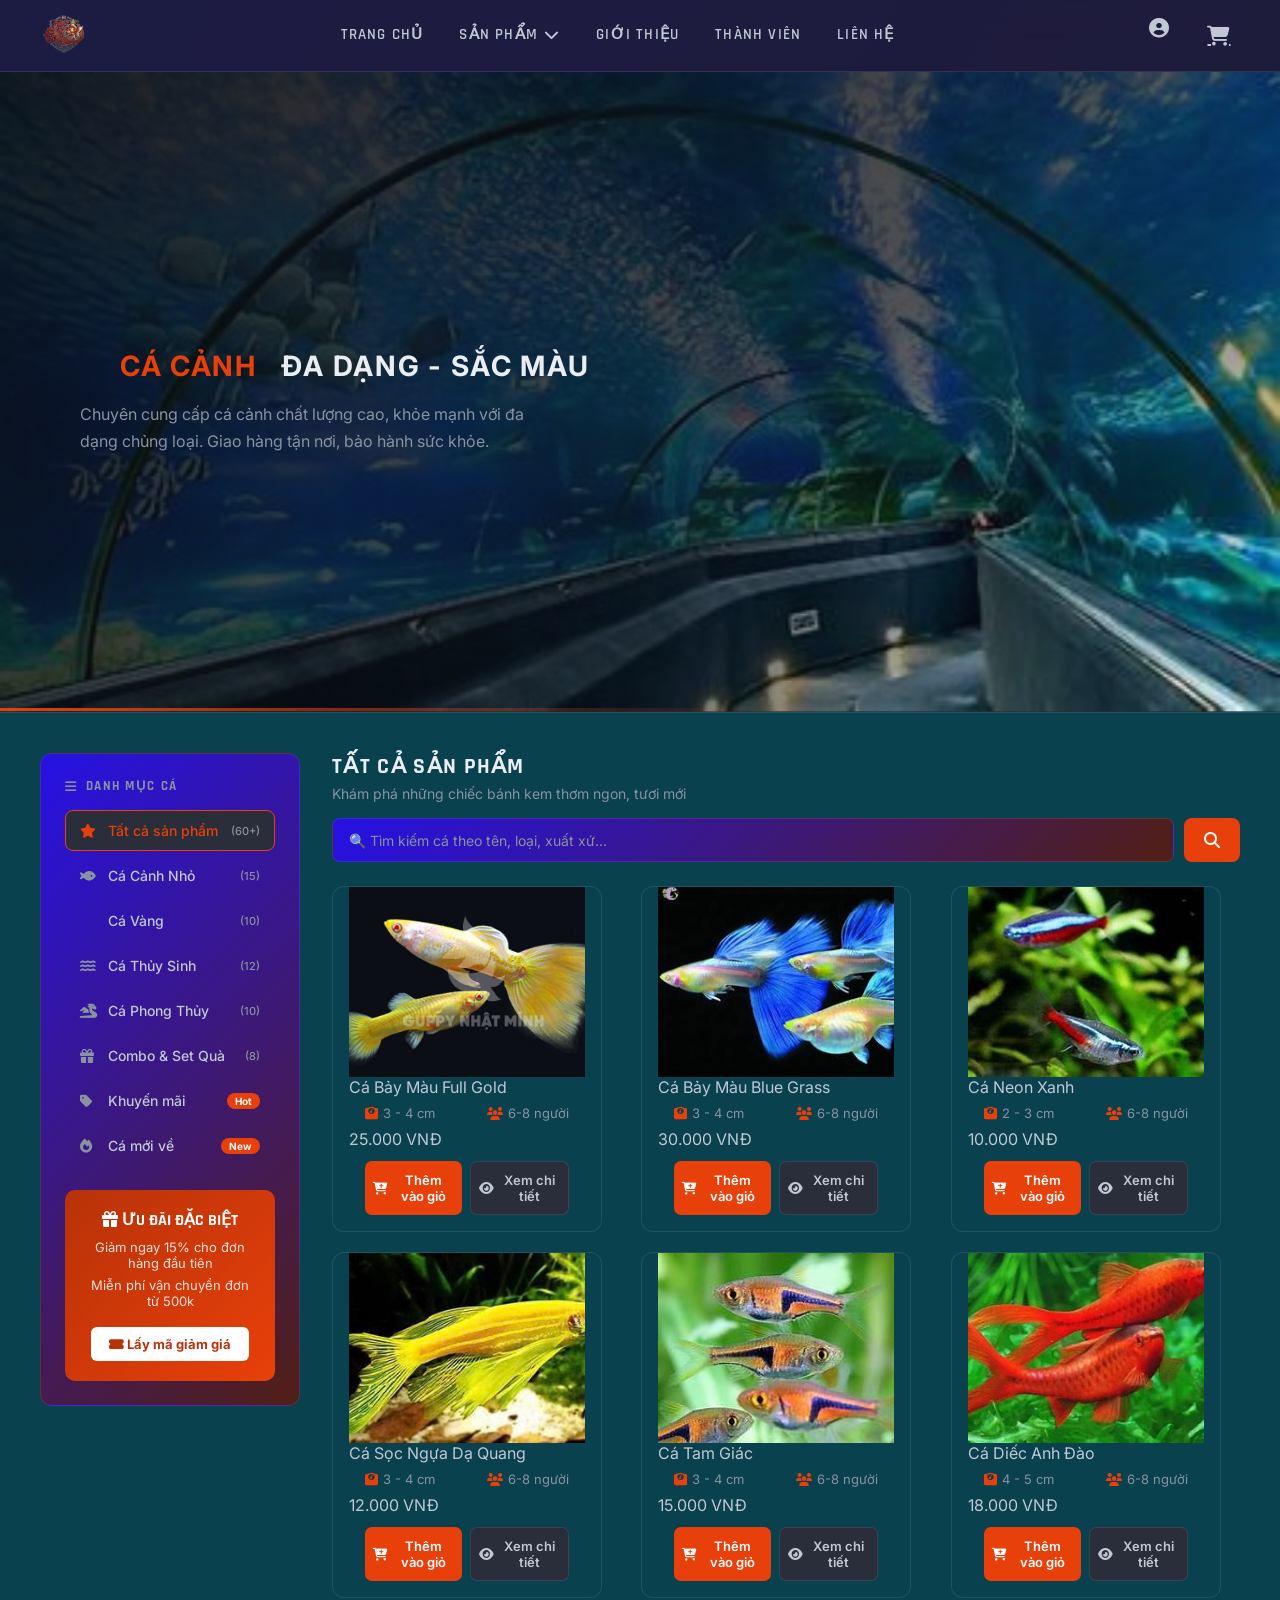
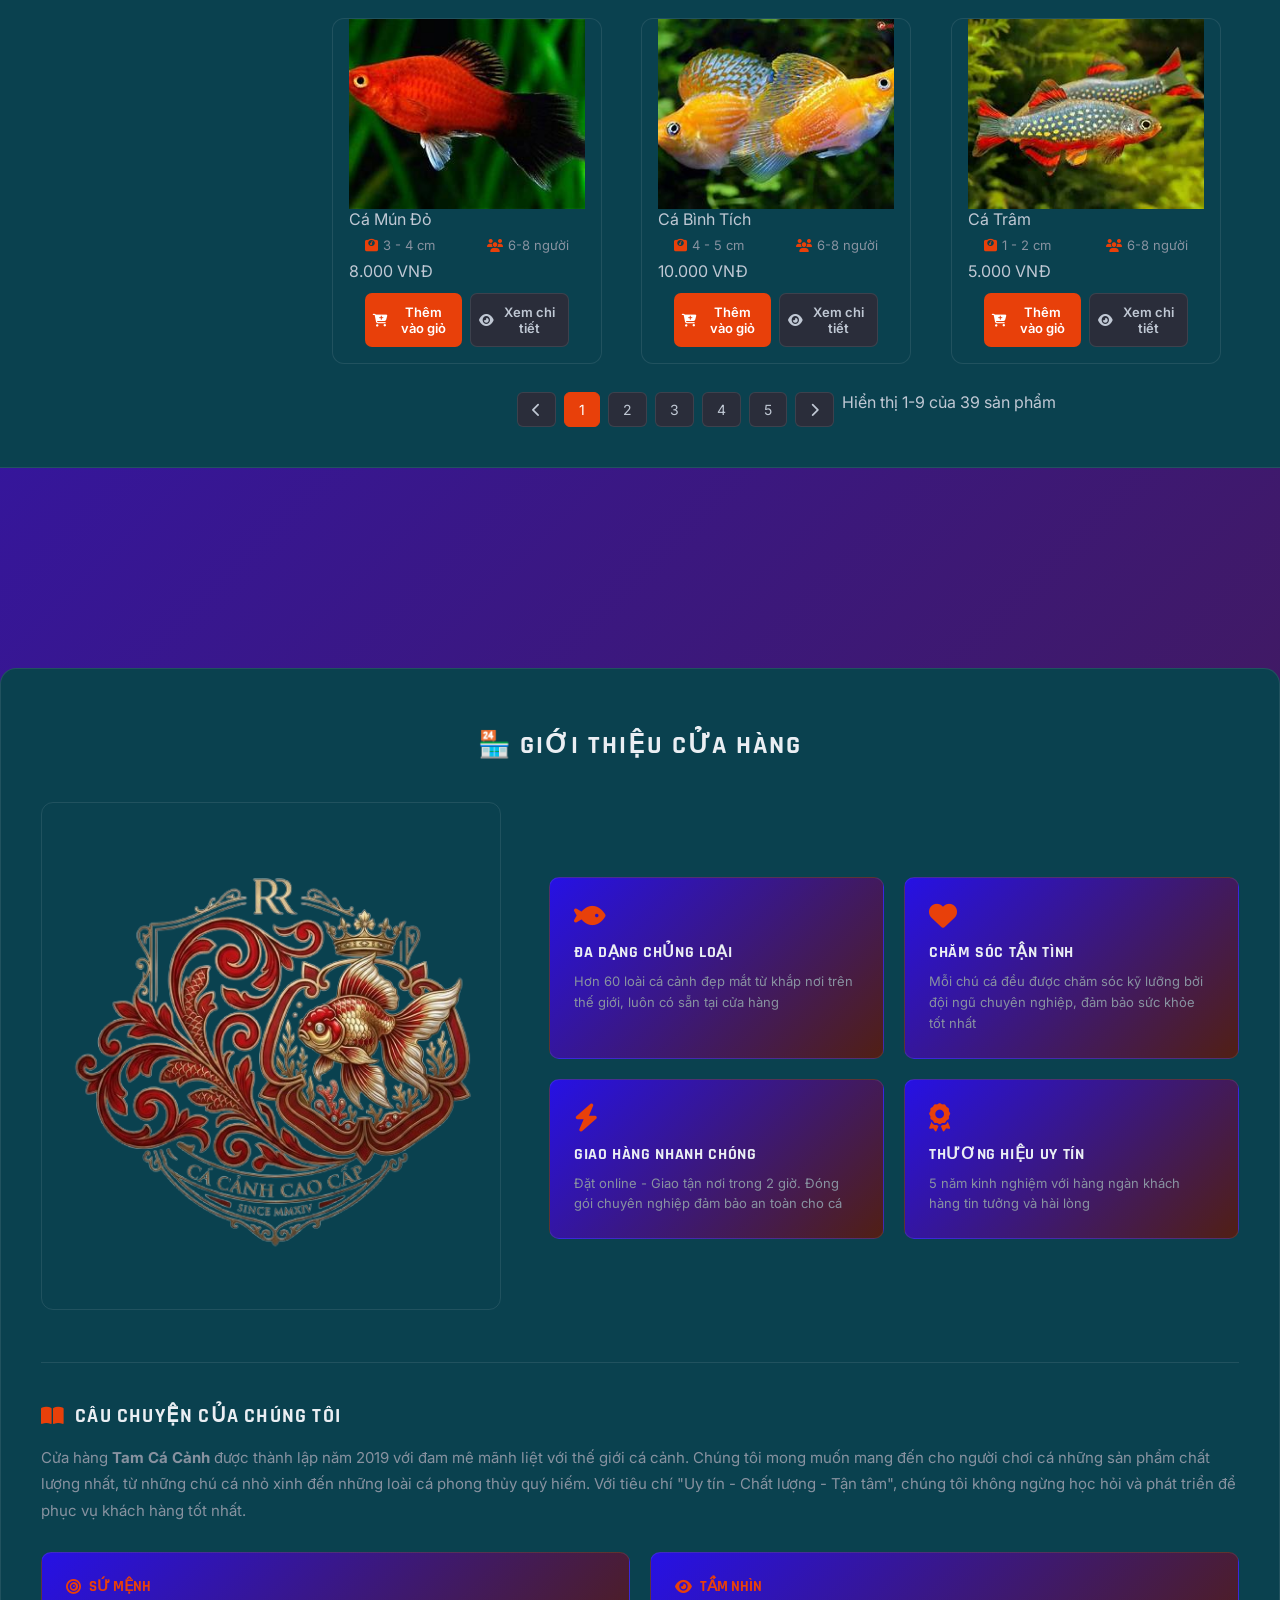
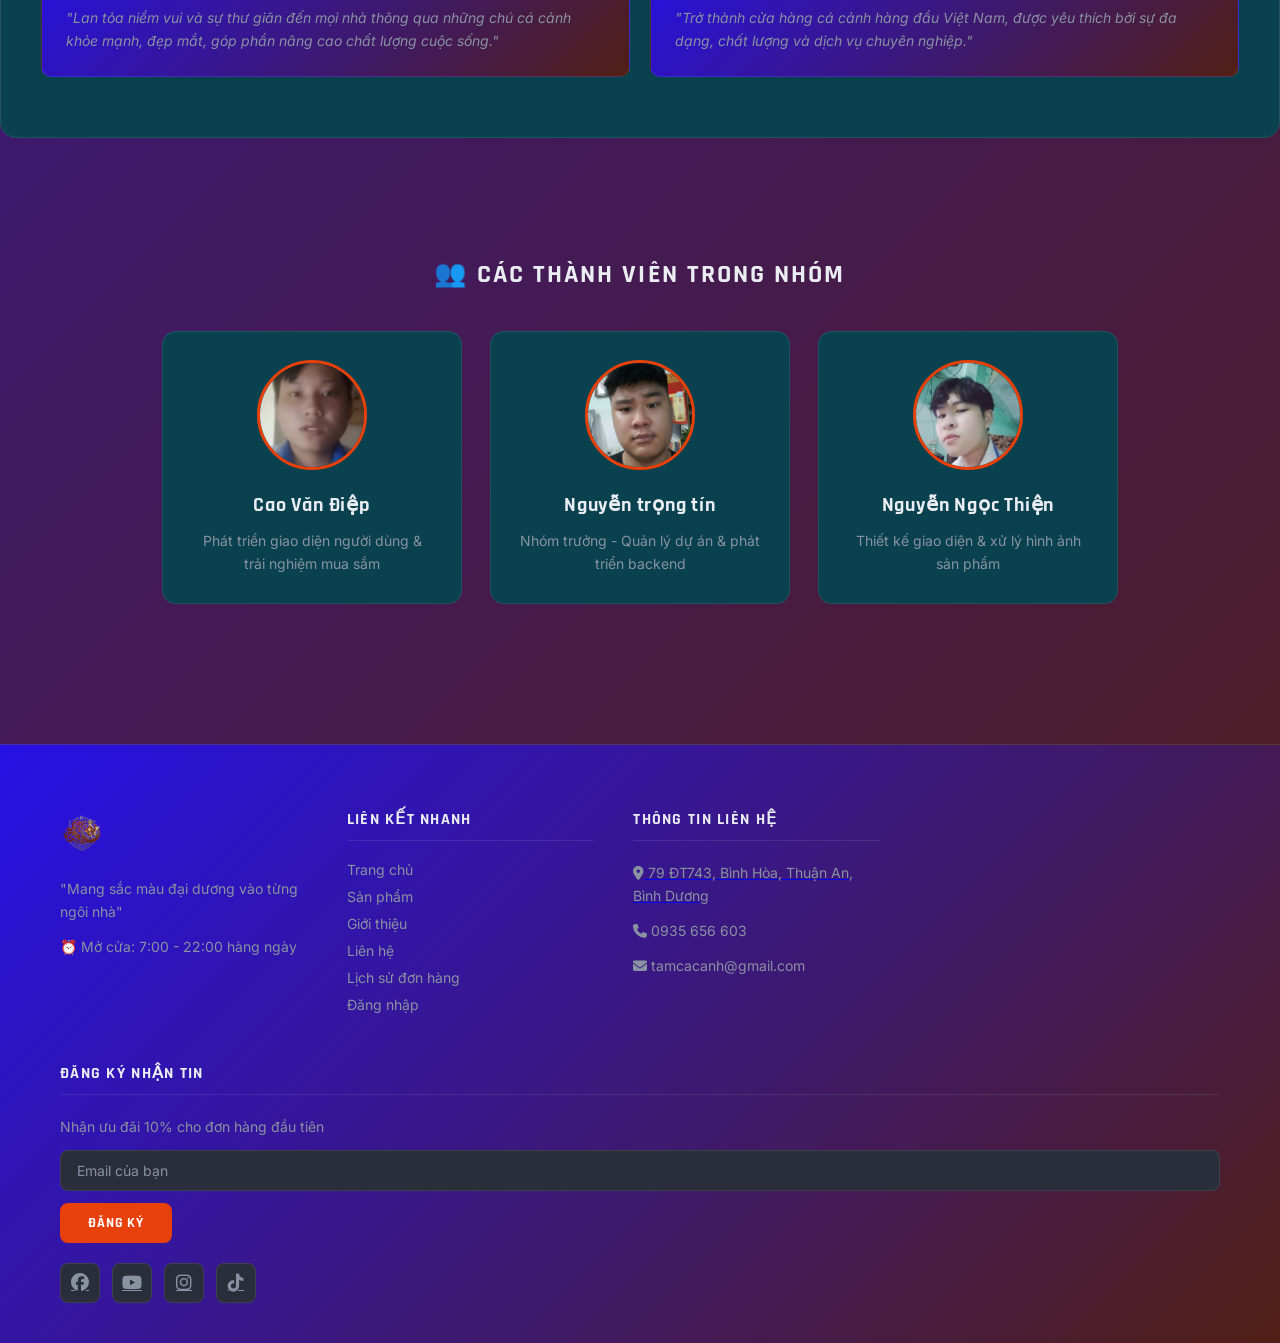
==== frontend/index.html @ 8ad85cf9 "baithi" ====
<!DOCTYPE html>
<html lang="vi">
<head>
    <meta charset="UTF-8">
    <meta name="viewport" content="width=device-width, initial-scale=1.0">
    <title>Tam Cá Cảnh - Shop Cá Cảnh Uy Tín</title>
    <link rel="stylesheet" href="styles.css">
    <link rel="stylesheet" href="https://cdnjs.cloudflare.com/ajax/libs/font-awesome/6.4.0/css/all.min.css">
</head>
<body>
 
<div id="wrapper"> 
    <div id="header"> 
        <a href="index.html" class="logo"> 
            <img src="./ảnh/logo.jpg" alt="Logo Tam Cá Cảnh" width="150" height="100"> 
        </a>
<div id="menu">
    <div class="item">
        <a href="index.html">Trang Chủ</a>
    </div>
    <div class="item has-dropdown">
        <a href="#products">Sản phẩm <i class="fas fa-chevron-down"></i></a>
        <div class="dropdown-menu">
            <div class="dropdown-content">
                <a href="javascript:void(0)" onclick="filterProducts('all')" class="dropdown-item">
                    <i class="fas fa-star"></i> Tất cả sản phẩm
                    <span class="count">(50+)</span>
                </a>
                <a href="javascript:void(0)" onclick="filterProducts('birthday')" class="dropdown-item">
                    <i class="fas fa-fish"></i> Cá Cảnh Nhỏ
                    <span class="count">(11)</span>
                </a>
                <a href="javascript:void(0)" onclick="filterProducts('wedding')" class="dropdown-item">
                    <i class="fas fa-gold"></i> Cá Vàng
                    <span class="count">(8)</span>
                </a>
                <a href="javascript:void(0)" onclick="filterProducts('cupcake')" class="dropdown-item">
                    <i class="fas fa-water"></i> Cá Thủy Sinh
                    <span class="count">(8)</span>
                </a>
                <a href="javascript:void(0)" onclick="filterProducts('mousse')" class="dropdown-item">
                    <i class="fas fa-dragon"></i> Cá Phong Thủy
                    <span class="count">(8)</span>
                </a>
                <a href="javascript:void(0)" onclick="filterProducts('combo')" class="dropdown-item">
                    <i class="fas fa-gift"></i> Combo & Set Quà
                    <span class="count">(4)</span>
                </a>
                <div class="dropdown-divider"></div>
                <a href="javascript:void(0)" onclick="filterProducts('sale')" class="dropdown-item sale">
                    <i class="fas fa-tag"></i> Khuyến mãi
                    <span class="count sale-badge">Hot</span>
                </a>
                <a href="javascript:void(0)" onclick="filterProducts('new')" class="dropdown-item new">
                    <i class="fas fa-fire"></i> Cá mới về
                    <span class="count new-badge">New</span>
                </a>
            </div>
        </div>
    </div>
    <div class="item">
        <a href="#shop-intro">Giới thiệu</a>
    </div>
    <div class="item">
       <a href="about-us.html">Thành viên</a>
    </div>
    <div class="item">
        <a href="#footer">Liên hệ</a>
    </div>
</div>

        <div id="actions">
            
            <div class="item" style="position: relative;" id="user-profile-container">
                <div id="user-profile">
                    <img id="user-avatar" src="" alt="Avatar">
                </div>
                
        
                <div id="user-dropdown" class="user-dropdown">
                    <div class="user-dropdown-item" id="dropdown-username">
                        <i class="fas fa-user"></i>
                        <span id="dropdown-username-text"></span>
                    </div>
                    <div class="user-dropdown-divider"></div>
                    <a href="sop.html" class="user-dropdown-item">
                        <i class="fas fa-shopping-cart"></i>
                        Giỏ hàng
                    </a>

                     <a href="orders.html" class="user-dropdown-item">
                             <i class="fas fa-history"></i>
                       Lịch sử đơn hàng
                    </a>

                    <a href="#" class="user-dropdown-item" onclick="logout()">
                        <i class="fas fa-sign-out-alt"></i>
                        Đăng xuất
                    </a>
                </div>
                <a href="login.html" id="login-btn" title="Đăng nhập">
                    <i class="fas fa-user-circle"></i>
                </a>
            </div>
            
            <div class="item" style="position: relative;">
                <a href="sop.html" id="cart-btn" title="Giỏ hàng">
                    <i class="fas fa-shopping-cart"></i>
                </a>
                <span id="cart-badge" style="
                    position: absolute;
                    top: -8px;
                    right: -8px;
                    background: linear-gradient(135deg, #ff4081, #e91e63);
                    color: white;
                    border-radius: 50%;
                    width: 22px;
                    height: 22px;
                    font-size: 12px;
                    display: none;
                    align-items: center;
                    justify-content: center;
                    font-weight: bold;
                    box-shadow: 0 2px 5px rgba(0,0,0,0.2);
                    z-index: 100;
                ">0</span>
            </div>  
        </div>
    </div>

    <div id="banner">
        <div class="box-left">
            <h2>
                <span>CÁ CẢNH</span>
                <br>
                <span>ĐA DẠNG - SẮC MÀU</span>
            </h2>
            <p style="transform: translateX(170px);">Chuyên cung cấp cá cảnh chất lượng cao, khỏe mạnh với đa dạng chủng loại. Giao hàng tận nơi, bảo hành sức khỏe.</p>
            
        </div>
    </div>
    
    <!-- DANH MỤC CÁ -->
    <div class="category-nav-section">

        <!-- DANH MỤC & SẢN PHẨM -->
<div class="category-products-container">
    <!-- Sidebar danh mục -->
    <div class="category-sidebar-container">
        <h2><i class="fas fa-bars"></i> DANH MỤC CÁ</h2>
    <div class="category-list">
    <a href="javascript:void(0)" class="category-item active" onclick="filterProducts('all')">
        <i class="fas fa-star"></i>
        <span>Tất cả sản phẩm</span>
        <span class="count">(60+)</span>
    </a>
    
    <a href="javascript:void(0)" class="category-item" onclick="filterProducts('birthday')">
        <i class="fas fa-fish"></i>
        <span>Cá Cảnh Nhỏ</span>
        <span class="count">(15)</span>
    </a>

    <a href="javascript:void(0)" class="category-item" onclick="filterProducts('wedding')">
        <i class="fas fa-gold"></i>
        <span>Cá Vàng</span>
        <span class="count">(10)</span>
    </a>

    <a href="javascript:void(0)" class="category-item" onclick="filterProducts('cupcake')">
        <i class="fas fa-water"></i>
        <span>Cá Thủy Sinh</span>
        <span class="count">(12)</span>
    </a>

    <a href="javascript:void(0)" class="category-item" onclick="filterProducts('mousse')">
        <i class="fas fa-dragon"></i>
        <span>Cá Phong Thủy</span>
        <span class="count">(10)</span>
    </a>

    <a href="javascript:void(0)" class="category-item" onclick="filterProducts('combo')">
        <i class="fas fa-gift"></i>
        <span>Combo & Set Quà</span>
        <span class="count">(8)</span>
    </a>

    <a href="javascript:void(0)" class="category-item sale" onclick="filterProducts('sale')">
        <i class="fas fa-tag"></i>
        <span>Khuyến mãi</span>
        <span class="count">Hot</span>
    </a>

    <a href="javascript:void(0)" class="category-item new" onclick="filterProducts('new')">
        <i class="fas fa-fire"></i>
        <span>Cá mới về</span>
        <span class="count">New</span>
    </a>
</div>
        
        <div class="category-banner">
            <h3><i class="fas fa-gift"></i> ƯU ĐÃI ĐẶC BIỆT</h3>
            <p>Giảm ngay 15% cho đơn hàng đầu tiên</p>
            <p>Miễn phí vận chuyển đơn từ 500k</p>
            <button class="promo-btn" onclick="showPromoCode()">
                <i class="fas fa-ticket-alt"></i> Lấy mã giảm giá
            </button>
        </div>
    </div>
    
    <!-- Phần hiển thị sản phẩm -->
<div class="products-main-content">
    <div class="products-header">
        <h2 id="category-title">TẤT CẢ SẢN PHẨM</h2>
        <p class="category-description" id="category-description">Khám phá những loài cá cảnh đẹp mắt, khỏe mạnh</p>
        
        <!-- Thanh tìm kiếm -->
        <div class="search-container">
            <input type="text" 
                   class="search-box" 
                   id="search-input" 
                   placeholder="🔍 Tìm kiếm cá theo tên, loại, xuất xứ..."
                   onkeyup="searchProducts(event)">
            <button class="search-btn" onclick="performSearch()">
                <i class="fas fa-search"></i>
            </button>
        </div>
        
        <!-- Hiển thị kết quả tìm kiếm -->
        <div class="search-results-header" id="search-results-header" style="display: none;">
            <h3>Kết quả tìm kiếm</h3>
            <p id="search-results-count">Tìm thấy 0 sản phẩm</p>
        </div>
    </div>
    
    <!-- Nơi hiển thị sản phẩm -->
    <div class="products-grid" id="products-grid">
        <!-- Sản phẩm sẽ được tạo động bằng JavaScript -->
    </div>
    
    <!-- Phân trang -->
    <div class="pagination" id="pagination">
        <!-- Phân trang sẽ được tạo động bằng JavaScript -->
    </div>
</div>
    
</div>

    </div>
    
    <br>
    <br>

    <h2 id="products">🐠 CÁ CẢNH NHỎ</h2>
    <div class="ten-container1" id="danhsach1"></div>

    <h2>🐟 CÁ VÀNG</h2>
    <div class="ten-container2" id="danhsach2"></div>

    <h2>🌊 CÁ THỦY SINH</h2>
    <div class="ten-container3" id="danhsach3"></div>
    
    <h2>🐉 CÁ PHONG THỦY</h2>
    <div class="ten-container4" id="danhsach4"></div>
    
    <h2>🎁 COMBO & SET QUÀ TẶNG</h2>
    <div class="ten-container5" id="danhsach5"></div>

    <br><br><br><br>
</div>


<!-- GIỚI THIỆU SHOP -->
<div id="shop-intro" class="shop-intro-section">
    <h2>🏪 GIỚI THIỆU CỬA HÀNG</h2>
    
    <div class="intro-container">
        <div class="intro-image">
           <a href="ggt.html"><img src="./ảnh/logo.jpg" alt="Cửa hàng cá cảnh Tam Cá" onerror="this.src='./ảnh/default-fish.jpg'"></a>    
        </div>
        
        <div class="intro-content">
            <div class="intro-card">
                <i class="fas fa-fish"></i>
                <h3>Đa Dạng Chủng Loại</h3>
                <p>Hơn 60 loài cá cảnh đẹp mắt từ khắp nơi trên thế giới, luôn có sẵn tại cửa hàng</p>
            </div>
            
            <div class="intro-card">
                <i class="fas fa-heart"></i>
                <h3>Chăm Sóc Tận Tình</h3>
                <p>Mỗi chú cá đều được chăm sóc kỹ lưỡng bởi đội ngũ chuyên nghiệp, đảm bảo sức khỏe tốt nhất</p>
            </div>
            
            <div class="intro-card">
                <i class="fas fa-bolt"></i>
                <h3>Giao Hàng Nhanh Chóng</h3>
                <p>Đặt online - Giao tận nơi trong 2 giờ. Đóng gói chuyên nghiệp đảm bảo an toàn cho cá</p>
            </div>
            
            <div class="intro-card">
                <i class="fas fa-award"></i>
                <h3>Thương Hiệu Uy Tín</h3>
                <p>5 năm kinh nghiệm với hàng ngàn khách hàng tin tưởng và hài lòng</p>
            </div>
        </div>
    </div>
    
    <div class="story-section">
        <h3><i class="fas fa-book-open"></i> Câu Chuyện Của Chúng Tôi</h3>
        <p>Cửa hàng <strong>Tam Cá Cảnh</strong> được thành lập năm 2019 với đam mê mãnh liệt với thế giới cá cảnh. Chúng tôi mong muốn mang đến cho người chơi cá những sản phẩm chất lượng nhất, từ những chú cá nhỏ xinh đến những loài cá phong thủy quý hiếm. Với tiêu chí "Uy tín - Chất lượng - Tận tâm", chúng tôi không ngừng học hỏi và phát triển để phục vụ khách hàng tốt nhất.</p>
        
        <div class="mission-vision">
            <div class="mission">
                <h4><i class="fas fa-bullseye"></i> Sứ Mệnh</h4>
                <p>"Lan tỏa niềm vui và sự thư giãn đến mọi nhà thông qua những chú cá cảnh khỏe mạnh, đẹp mắt, góp phần nâng cao chất lượng cuộc sống."</p>
            </div>
            
            <div class="vision">
                <h4><i class="fas fa-eye"></i> Tầm Nhìn</h4>
                <p>"Trở thành cửa hàng cá cảnh hàng đầu Việt Nam, được yêu thích bởi sự đa dạng, chất lượng và dịch vụ chuyên nghiệp."</p>
            </div>
        </div>
    </div>
</div>

<br><br>

<!-- THÀNH VIÊN NHÓM -->
<div id="comment">
    <h2>👥 CÁC THÀNH VIÊN TRONG NHÓM</h2>
    <div id="comment-body">
        
        <ul id="list-comment">
            <li class="item" onclick="viewMemberDetail('caodiep')"> 
                <div class="avatar">
                    <img src="./ảnh/cvđ.jpg" alt="Cao Văn Điệp" width="250" height="200">
                </div>
                <div class="name">Cao Văn Điệp</div>
                <div class="text">
                    <p>Phát triển giao diện người dùng & trải nghiệm mua sắm</p>
                </div>
            </li>
            <li class="item" onclick="viewMemberDetail('ngoxy')"> 
                <div class="avatar">
                    <img src="./ảnh/nnt.png" alt="Nguyễn trọng tín" width="250" height="200">
                </div>
                <div class="name">Nguyễn trọng tín</div>
                <div class="text">
                    <p>Nhóm trưởng - Quản lý dự án & phát triển backend</p>
                </div>
            </li>
            
            <li class="item" onclick="viewMemberDetail('ngocthien')"> 
                <div class="avatar">
                    <img src="./ảnh/nnt2.jpg" alt="Nguyễn Ngọc Thiện" width="250" height="200">
                </div>
                <div class="name">Nguyễn Ngọc Thiện</div>
                <div class="text">
                    <p>Thiết kế giao diện & xử lý hình ảnh sản phẩm</p>
                </div>
            </li>
        </ul>
    </div>
</div>

<!-- FOOTER -->
<div id="footer">
    <div class="box">
        <div class="logo">
            <img src="./ảnh/logo.jpg" alt="Logo" width="150" height="100">
        </div>
        <p>"Mang sắc màu đại dương vào từng ngôi nhà"</p>
        <p>⏰ Mở cửa: 7:00 - 22:00 hàng ngày</p>
    </div>
    <div class="box">
        <h3>Liên kết nhanh</h3>
        <ul class="quick-menu">
            <div class="item">
                <a href="index.html">Trang chủ</a>
            </div>
            <div class="item">
               <a href="#products">Sản phẩm</a>
            </div>
            <div class="item">
                <a href="#comment">Giới thiệu</a>
            </div>
            <div class="item">
                <a href="#footer">Liên hệ</a>
            </div>

            <div class="item"><a href="orders.html">Lịch sử đơn hàng</a></div>

            <div class="item">
                <a href="login.html">Đăng nhập</a>
            </div>
        </ul>
    </div>
    <div class="box">
            <h3>Thông tin liên hệ</h3>
            <a href="https://maps.app.goo.gl/x8xTgFQQi5u8wY7L7"> <p><i class="fas fa-map-marker-alt"></i> 79 ĐT743, Bình Hòa, Thuận An, Bình Dương</p></a>
            <p><i class="fas fa-phone"></i> 0935 656 603</p>
            <p><i class="fas fa-envelope"></i> tamcacanh@gmail.com</p>
        </div>

   <div class="map-box" style="margin-top: 15px; max-width: 300px; margin-left: auto; margin-right: auto;">
    <iframe 
        src="https://www.google.com/maps/embed?pb=!1m18!1m12!1m3!1d2640.470604426502!2d106.74024140496336!3d10.899920015247334!2m3!1f0!2f0!3f0!3m2!1i1024!2i768!4f13.1!3m3!1m2!1s0x3174d83c1116183d%3A0xfa754495eeb43247!2zVHLGsOG7nW5nIFRydW5nIEPhuqVwIEPDtG5nIE5naGnhu4dwIELDrG5oIETGsMahbmc!5e1!3m2!1svi!2s!4v1782380371434!5m2!1svi!2s" 
        width="100%" 
        height="150" 
        style="border:0; border-radius: 8px;" 
        allowfullscreen="" 
        loading="lazy" 
        referrerpolicy="strict-origin-when-cross-origin">
    </iframe>
</div>

    <div class="box">
        <h3>Đăng ký nhận tin</h3>
        <p>Nhận ưu đãi 10% cho đơn hàng đầu tiên</p>
        <form id="newsletter-form">
            <input type="email" placeholder="Email của bạn" required>
            <button type="submit">Đăng ký</button>
        </form>
        <div class="social-icons">
            <a href="https://www.facebook.com/bdi.edu.vn"><i class="fab fa-facebook"></i></a>
            <a href="https://www.youtube.com/@xuany8066"><i class="fab fa-youtube"></i></a>
            <a href="#"><i class="fab fa-instagram"></i></a>
            <a href="#"><i class="fab fa-tiktok"></i></a>
            
        </div>
    </div>
</div>

<!-- thanh cuộn -->
<div class="scroll-to-top" id="scrollToTop" title="Lên đầu trang">
    <img src="./ảnh/angle-down.png" alt="Lên đầu trang" style="transform: rotate(180deg);">
</div>

<!-- Script quản lý sản phẩm -->
<script src="main.js"></script>

<!-- Script quản lý giỏ hàng -->
<script src="cart.js"></script>

<script>
    // Hệ thống đăng nhập/quản lý người dùng
    const AuthSystem = {
        isLoggedIn: function() {
            return !!localStorage.getItem('currentUser');
        },
        
        getCurrentUser: function() {
            const user = localStorage.getItem('currentUser');
            return user ? JSON.parse(user) : null;
        },
        
        logout: function() {
            localStorage.removeItem('currentUser');
            this.updateAuthUI();
            setTimeout(() => {
                window.location.reload();
            }, 1000);
        },
        
        updateAuthUI: function() {
            const currentUser = this.getCurrentUser();
            const userProfile = document.getElementById('user-profile');
            const loginBtn = document.getElementById('login-btn');
            const dropdownUsername = document.getElementById('dropdown-username-text');
            const userDropdown = document.getElementById('user-dropdown');
            const userAvatar = document.getElementById('user-avatar');
            
            if (currentUser && userProfile && userAvatar) {
                userAvatar.src = currentUser.avatar || 'https://i.pravatar.cc/150?img=3';
                userAvatar.onerror = function() {
                    this.src = 'https://i.pravatar.cc/150?img=3';
                };
                
                if (dropdownUsername) {
                    dropdownUsername.textContent = currentUser.username;
                }
                
                if (userProfile) userProfile.style.display = 'block';
                if (loginBtn) loginBtn.style.display = 'none';
                if (userDropdown) userDropdown.style.display = 'none';
                
                const profileAvatar = userProfile.querySelector('img');
                if (profileAvatar) {
                    profileAvatar.src = currentUser.avatar || 'https://i.pravatar.cc/150?img=3';
                    profileAvatar.onerror = function() {
                        this.src = 'https://i.pravatar.cc/150?img=3';
                    };
                }
            } else {
                if (loginBtn) loginBtn.style.display = 'block';
                if (userProfile) userProfile.style.display = 'none';
                if (userDropdown) userDropdown.style.display = 'none';
            }
        },
        
        init: function() {
            this.updateAuthUI();
            
            const userProfile = document.getElementById('user-profile');
            if (userProfile) {
                userProfile.addEventListener('click', (e) => {
                    e.stopPropagation();
                    const userDropdown = document.getElementById('user-dropdown');
                    if (userDropdown) {
                        userDropdown.style.display = userDropdown.style.display === 'block' ? 'none' : 'block';
                    }
                });
            }
            
            document.addEventListener('click', (e) => {
                const userDropdown = document.getElementById('user-dropdown');
                if (userDropdown && !e.target.closest('#user-profile-container')) {
                    userDropdown.style.display = 'none';
                }
            });
        }
    };
    
    function filterCakes(category) {
        document.querySelectorAll('.category-item').forEach(item => {
            item.classList.remove('active');
        });
        event.target.closest('.category-item').classList.add('active');
        
        switch(category) {
            case 'birthday':
                document.getElementById('products').scrollIntoView({ behavior: 'smooth' });
                break;
            case 'wedding':
                document.querySelector('h2:nth-of-type(2)').scrollIntoView({ behavior: 'smooth' });
                break;
            case 'cupcake':
                document.querySelector('h2:nth-of-type(3)').scrollIntoView({ behavior: 'smooth' });
                break;
            case 'mousse':
                document.querySelector('h2:nth-of-type(4)').scrollIntoView({ behavior: 'smooth' });
                break;
            case 'combo':
                document.querySelector('h2:nth-of-type(5)').scrollIntoView({ behavior: 'smooth' });
                break;
            default:
                document.getElementById('products').scrollIntoView({ behavior: 'smooth' });
        }
    }
    
    function scrollToSection(sectionId) {
        const element = document.getElementById(sectionId);
        if (element) {
            element.scrollIntoView({ behavior: 'smooth' });
        }
    }
    
    function showPromoCode() {
        alert('🎉 MÃ KHUYẾN MÃI: FISH15\nGiảm 15% cho đơn hàng đầu tiên\nÁp dụng đến hết tháng 12/2024');
    }
    
    document.addEventListener('DOMContentLoaded', function() {
        AuthSystem.init();
        
        if (!localStorage.getItem('cart')) {
            localStorage.setItem('cart', JSON.stringify([]));
        }
        
        setTimeout(() => {
            try {
                const cart = JSON.parse(localStorage.getItem('cart')) || [];
                const totalItems = cart.reduce((sum, item) => sum + (item.quantity || 0), 0);
                const displayCount = totalItems > 99 ? '99+' : totalItems;
                
                document.querySelectorAll('#cart-badge, #cart-count, .cart-count').forEach(el => {
                    if (el) {
                        el.textContent = displayCount;
                        el.style.display = totalItems > 0 ? 'flex' : 'none';
                    }
                });
            } catch (error) {
                console.error('Lỗi khi cập nhật giỏ hàng:', error);
            }
        }, 100);
        
        const newsletterForm = document.getElementById('newsletter-form');
        if (newsletterForm) {
            newsletterForm.addEventListener('submit', function(e) {
                e.preventDefault();
                const email = this.querySelector('input[type="email"]').value;
                if (email) {
                    alert(`Cảm ơn bạn đã đăng ký nhận tin với email: ${email}\nMã giảm giá 10% đã được gửi đến email của bạn!`);
                    this.reset();
                }
            });
        }
        
        document.querySelectorAll('a[href^="#"]').forEach(anchor => {
            anchor.addEventListener('click', function(e) {
                const targetId = this.getAttribute('href');
                if (targetId === '#') return;
                
                const targetElement = document.querySelector(targetId);
                if (targetElement) {
                    e.preventDefault();
                    window.scrollTo({
                        top: targetElement.offsetTop - 80,
                        behavior: 'smooth'
                    });
                }
            });
        });
        
        const protectedPages = ['sop.html', 'cart.html'];
        const currentPage = window.location.pathname.split('/').pop();
        
        if (protectedPages.includes(currentPage) && !AuthSystem.isLoggedIn()) {
            alert('Vui lòng đăng nhập để truy cập trang này!');
            setTimeout(() => {
                window.location.href = 'login.html';
            }, 2000);
        }
        
        document.getElementById('cart-btn')?.addEventListener('click', function(e) {
            const currentUser = localStorage.getItem('currentUser');
            if (!currentUser) {
                e.preventDefault();
                alert('Vui lòng đăng nhập để xem giỏ hàng!');
                setTimeout(() => {
                    window.location.href = 'login.html';
                }, 1500);
            }
        });
        
        const scrollToTopBtn = document.getElementById('scrollToTop');
        if (scrollToTopBtn) {
            window.addEventListener('scroll', function() {
                if (window.pageYOffset > 300) {
                    scrollToTopBtn.style.display = 'flex';
                } else {
                    scrollToTopBtn.style.display = 'none';
                }
            });
            
            scrollToTopBtn.addEventListener('click', function() {
                window.scrollTo({
                    top: 0,
                    behavior: 'smooth'
                });
            });
        }
    });
    
    window.logout = function() {
        AuthSystem.logout();
    };

    function setupDropdownMenu() {
        const dropdownItems = document.querySelectorAll('.has-dropdown');
        
        dropdownItems.forEach(item => {
            item.addEventListener('mouseenter', () => {
                item.classList.add('hover');
            });
            
            item.addEventListener('mouseleave', () => {
                setTimeout(() => {
                    if (!item.matches(':hover')) {
                        item.classList.remove('hover');
                    }
                }, 200);
            });
        });
        
        const isMobile = window.innerWidth <= 768;
        
        if (isMobile) {
            dropdownItems.forEach(item => {
                const link = item.querySelector('a');
                
                link.addEventListener('click', function(e) {
                    e.preventDefault();
                    e.stopPropagation();
                    
                    dropdownItems.forEach(otherItem => {
                        if (otherItem !== item) {
                            otherItem.classList.remove('active');
                        }
                    });
                    
                    item.classList.toggle('active');
                });
            });
            
            document.addEventListener('click', function(e) {
                if (!e.target.closest('.has-dropdown')) {
                    dropdownItems.forEach(item => {
                        item.classList.remove('active');
                    });
                }
            });
        }
    }

    document.addEventListener('DOMContentLoaded', function() {
        setupDropdownMenu();
        
        window.addEventListener('resize', function() {
            setupDropdownMenu();
        });
    });

    function viewMemberDetail(memberId) {
        localStorage.setItem('selectedMember', memberId);
        window.location.href = 'about-us.html';
    }
</script>

</body>
</html>
---- frontend/styles.css ----
@import url('https://fonts.googleapis.com/css2?family=Rajdhani:wght@400;500;600;700&family=Inter:wght@300;400;500;600;700&display=swap');

/* ============================================================
   AUTOSTORE — PREMIUM AUTOMOTIVE DARK THEME
   Palette: Obsidian #0A0A0F | Chrome #C0C8D4 | Ember #E8400A
            Steel #1C1E26 | Platinum #EAEEF3
============================================================ */

:root {
    --obsidian: linear-gradient(135deg, #2611e5, #511f14);
    --steel: #0a414f;
    --iron: #2A2D3A;
    --chrome: #C0C8D4;
    --platinum: #EAEEF3;
    --ember: #E8400A;
    --ember-glow: rgba(232, 64, 10, 0.15);
    --ember-dark: #B83208;
    --silver: #8892A0;
    --glass: rgba(28, 30, 38, 0.85);
    --border: rgba(192, 200, 212, 0.12);
    --font-display: 'Rajdhani', sans-serif;
    --font-body: 'Inter', sans-serif;
}

* {
    padding: 0;
    margin: 0;
    box-sizing: border-box;
    font-family: var(--font-body);
}

body {
    display: flex;
    flex-direction: column;
    align-items: center;
    width: 100%;
    background: var(--obsidian);
    color: var(--chrome);
}

/* ── SCROLLBAR ── */
::-webkit-scrollbar { width: 6px; }
::-webkit-scrollbar-track { background: var(--steel); }
::-webkit-scrollbar-thumb { background: var(--ember); border-radius: 3px; }

/* ============================================================
   WRAPPER
============================================================ */
#wrapper {
    width: 100%;
    min-height: 100vh;
    max-width: 1440px;
}

/* ============================================================
   HEADER
============================================================ */
#header {
    background: var(--glass);
    backdrop-filter: blur(20px);
    -webkit-backdrop-filter: blur(20px);
    width: 100%;
    padding: 0 40px;
    margin-top: 0;
    display: flex;
    justify-content: space-between;
    align-items: center;
    position: sticky;
    top: 0;
    z-index: 1000;
    border-bottom: 1px solid var(--border);
    height: 72px;
}

#header .logo img {
    filter: brightness(1.1) contrast(1.05);
    height: 52px;
    width: auto;
    object-fit: contain;
}

/* ── MENU ── */
#menu {
    list-style: none;
    display: flex;
    align-items: center;
}

#menu .item {
    margin: 0 18px;
    position: relative;
}

#menu .item a {
    color: var(--chrome);
    text-decoration: none;
    font-family: var(--font-display);
    font-weight: 600;
    font-size: 15px;
    letter-spacing: 0.08em;
    text-transform: uppercase;
    transition: color 0.25s;
    display: flex;
    align-items: center;
    gap: 6px;
    padding: 8px 0;
    border-bottom: 2px solid transparent;
}

#menu .item a:hover {
    color: var(--ember);
    border-bottom-color: var(--ember);
}

/* ── DROPDOWN ── */
.dropdown-menu {
    position: absolute;
    top: calc(100% + 16px);
    left: 50%;
    transform: translateX(-50%);
    background: var(--steel);
    border: 1px solid var(--border);
    border-radius: 8px;
    min-width: 240px;
    opacity: 0;
    pointer-events: none;
    transition: opacity 0.2s, transform 0.2s;
    transform: translateX(-50%) translateY(-8px);
    box-shadow: 0 20px 60px rgba(0,0,0,0.6);
    z-index: 999;
}

.has-dropdown:hover .dropdown-menu,
.has-dropdown.hover .dropdown-menu {
    opacity: 1;
    pointer-events: all;
    transform: translateX(-50%) translateY(0);
}

.dropdown-content {
    padding: 8px;
}

.dropdown-item {
    display: flex !important;
    align-items: center !important;
    gap: 10px !important;
    padding: 10px 14px !important;
    border-radius: 6px !important;
    color: var(--chrome) !important;
    font-size: 14px !important;
    font-weight: 500 !important;
    transition: background 0.2s, color 0.2s !important;
    text-transform: none !important;
    letter-spacing: 0 !important;
    border-bottom: none !important;
}

.dropdown-item:hover {
    background: var(--iron) !important;
    color: var(--ember) !important;
}

.dropdown-item i {
    width: 18px;
    color: var(--silver);
}

.dropdown-item .count {
    margin-left: auto;
    font-size: 12px;
    color: var(--silver);
}

.dropdown-item.sale .count.sale-badge,
.dropdown-item.new .count.new-badge {
    background: var(--ember);
    color: white;
    padding: 2px 8px;
    border-radius: 10px;
    font-size: 11px;
    font-weight: 700;
}

.dropdown-divider {
    height: 1px;
    background: var(--border);
    margin: 6px 0;
}

/* ── ACTIONS ── */
#actions {
    display: flex;
    align-items: center;
    gap: 8px;
}

#actions .item {
    position: relative;
}

#actions .item a {
    color: var(--chrome);
    font-size: 20px;
    transition: color 0.25s, background 0.25s;
    display: flex;
    align-items: center;
    justify-content: center;
    width: 42px;
    height: 42px;
    border-radius: 8px;
    border: 1px solid transparent;
}

#actions .item a:hover {
    color: var(--ember);
    border-color: var(--border);
    background: var(--iron);
}

#cart-badge {
    position: absolute;
    top: -4px;
    right: -4px;
    background: var(--ember);
    color: white;
    border-radius: 50%;
    width: 20px;
    height: 20px;
    font-size: 11px;
    display: none;
    align-items: center;
    justify-content: center;
    font-weight: 700;
    border: 2px solid var(--obsidian);
    z-index: 100;
}

/* User avatar profile */
#user-profile img {
    width: 36px;
    height: 36px;
    border-radius: 50%;
    border: 2px solid var(--ember);
    object-fit: cover;
    cursor: pointer;
    display: block;
}

.user-dropdown {
    position: absolute;
    top: 54px;
    right: 0;
    background: var(--steel);
    border: 1px solid var(--border);
    border-radius: 10px;
    box-shadow: 0 20px 60px rgba(0,0,0,0.5);
    min-width: 220px;
    z-index: 1000;
    display: none;
    overflow: hidden;
}

.user-dropdown-item {
    padding: 12px 18px;
    display: flex;
    align-items: center;
    gap: 12px;
    color: var(--chrome);
    text-decoration: none;
    font-size: 14px;
    transition: background 0.2s, color 0.2s;
    cursor: pointer;
}

.user-dropdown-item:hover {
    background: var(--iron);
    color: var(--ember);
}

.user-dropdown-item i {
    color: var(--silver);
    width: 16px;
}

.user-dropdown-divider {
    height: 1px;
    background: var(--border);
}

/* ============================================================
   BANNER / HERO
============================================================ */
#banner {
    width: 100%;
    background:
        linear-gradient(135deg, rgba(10,10,15,0.92) 0%, rgba(10,10,15,0.7) 60%, transparent 100%),
        url('./ảnh/a-bouquet-of-pink-tulips-wallpaper-1366x768_46.jpg.jpg') center/cover no-repeat;
    height: 640px;
    display: flex;
    padding: 0 80px;
    position: relative;
    align-items: center;
    border-bottom: 1px solid var(--border);
    overflow: hidden;
}

/* Ember accent line */
#banner::before {
    content: '';
    position: absolute;
    bottom: 0;
    left: 0;
    width: 60%;
    height: 3px;
    background: linear-gradient(90deg, var(--ember), transparent);
}

#banner .box-left {
    width: 55%;
    z-index: 1;
}

#banner .box-left h2 {
    font-family: var(--font-display);
    font-size: 58px;
    font-weight: 700;
    color: var(--platinum);
    margin-bottom: 20px;
    line-height: 1.05;
    letter-spacing: 0.02em;
    text-transform: uppercase;
}

#banner .box-left h2 span {
    display: block;
}

#banner .box-left h2 span:first-child {
    color: var(--ember);
}

#banner .box-left p {
    color: var(--silver);
    font-size: 16px;
    line-height: 1.7;
    margin-bottom: 36px;
    max-width: 480px;
    transform: none !important;
}

/* Scroll button */
.to-bottom { position: absolute; bottom: 30px; left: 50%; transform: translateX(-50%); }
.to-bottom img { animation: bounce 2s infinite; filter: invert(1); opacity: 0.5; }
@keyframes bounce {
    0%, 20%, 50%, 80%, 100% { transform: translateY(0); }
    40% { transform: translateY(-8px); }
    60% { transform: translateY(-4px); }
}

/* ============================================================
   SECTION HEADINGS (h2 floating)
============================================================ */
#wrapper > h2,
#wrapper h2:not(#footer h2):not(.section-title):not(.products-header h2) {
    font-family: var(--font-display);
    font-size: 28px;
    font-weight: 700;
    color: var(--platinum);
    letter-spacing: 0.06em;
    text-transform: uppercase;
    padding: 0 40px 0;
    margin: 60px 0 20px;
    display: flex;
    align-items: center;
    gap: 12px;
}

#wrapper > h2::after {
    content: '';
    flex: 1;
    height: 1px;
    background: linear-gradient(90deg, var(--ember), transparent);
}

/* ============================================================
   CATEGORY NAV SECTION
============================================================ */
.category-nav-section {
    background: var(--steel);
    padding: 40px;
    margin: 0 0 0 0;
    border-radius: 0;
    max-width: 100%;
    width: 100%;
    border-top: 1px solid var(--border);
    border-bottom: 1px solid var(--border);
}

.category-products-container {
    display: grid;
    grid-template-columns: 260px 1fr;
    gap: 32px;
    max-width: 1400px;
    margin: 0 auto;
}

/* ── SIDEBAR ── */
.category-sidebar-container {
    background: var(--obsidian);
    border-radius: 12px;
    padding: 24px;
    border: 1px solid var(--border);
    height: fit-content;
    position: sticky;
    top: 88px;
}

.category-sidebar-container h2 {
    font-family: var(--font-display) !important;
    font-size: 13px !important;
    font-weight: 700 !important;
    color: var(--silver) !important;
    letter-spacing: 0.12em !important;
    text-transform: uppercase !important;
    margin-bottom: 16px !important;
    padding: 0 !important;
    margin-top: 0 !important;
    display: flex !important;
    align-items: center !important;
    gap: 8px !important;
}

.category-sidebar-container h2::after { display: none !important; }

.category-list {
    display: flex;
    flex-direction: column;
    gap: 4px;
    margin-bottom: 24px;
}

.category-item {
    display: flex;
    align-items: center;
    gap: 10px;
    padding: 11px 14px;
    background: transparent;
    border-radius: 8px;
    text-decoration: none;
    color: var(--chrome);
    border: 1px solid transparent;
    transition: all 0.2s;
    font-size: 14px;
    font-weight: 500;
}

.category-item i {
    width: 18px;
    color: var(--silver);
    font-size: 14px;
}

.category-item .count {
    margin-left: auto;
    font-size: 11px;
    color: var(--silver);
}

.category-item:hover,
.category-item.active {
    background: var(--iron);
    border-color: var(--ember);
    color: var(--ember);
}

.category-item:hover i,
.category-item.active i { color: var(--ember); }

.category-item.sale,
.category-item.new {
    color: var(--chrome);
}

.category-item.sale .count,
.category-item.new .count {
    background: var(--ember);
    color: white;
    padding: 2px 8px;
    border-radius: 10px;
    font-size: 10px;
    font-weight: 700;
}

.category-banner {
    background: linear-gradient(135deg, var(--ember-dark), var(--ember));
    border-radius: 10px;
    padding: 20px;
    text-align: center;
    margin-top: 12px;
}

.category-banner h3 {
    color: white;
    font-family: var(--font-display);
    font-size: 16px;
    font-weight: 700;
    margin-bottom: 8px;
}

.category-banner p {
    color: rgba(255,255,255,0.85);
    font-size: 13px;
    margin-bottom: 6px;
}

.promo-btn {
    margin-top: 12px;
    background: white;
    color: var(--ember-dark);
    border: none;
    padding: 9px 18px;
    border-radius: 6px;
    font-weight: 700;
    font-size: 13px;
    cursor: pointer;
    transition: transform 0.2s;
}

.promo-btn:hover { transform: scale(1.04); }

/* ── PRODUCTS MAIN ── */
.products-main-content { flex: 1; }

.products-header {
    margin-bottom: 24px;
}

.products-header h2 {
    font-family: var(--font-display) !important;
    font-size: 22px !important;
    font-weight: 700 !important;
    color: var(--platinum) !important;
    letter-spacing: 0.06em !important;
    margin-bottom: 4px !important;
    padding: 0 !important;
    margin-top: 0 !important;
}

.products-header h2::after { display: none !important; }

.category-description {
    color: var(--silver);
    font-size: 14px;
    margin-bottom: 16px;
}

/* ── SEARCH ── */
.search-container {
    display: flex;
    gap: 10px;
}

.search-box {
    flex: 1;
    background: var(--obsidian);
    border: 1px solid var(--border);
    border-radius: 8px;
    padding: 12px 16px;
    color: var(--platinum);
    font-size: 14px;
    transition: border-color 0.2s;
}

.search-box::placeholder { color: var(--silver); }
.search-box:focus {
    outline: none;
    border-color: var(--ember);
}

.search-btn {
    background: var(--ember);
    color: white;
    border: none;
    padding: 12px 20px;
    border-radius: 8px;
    cursor: pointer;
    font-size: 16px;
    transition: background 0.2s, transform 0.2s;
}

.search-btn:hover { background: var(--ember-dark); transform: scale(1.04); }

.search-results-header {
    margin-top: 16px;
    padding: 12px 0;
    border-top: 1px solid var(--border);
}

.search-results-header h3 {
    color: var(--platinum);
    font-size: 16px;
    margin-bottom: 4px;
}

.search-results-header p {
    color: var(--silver);
    font-size: 13px;
}

/* ── PRODUCTS GRID ── */
.products-grid {
    display: grid;
    grid-template-columns: repeat(auto-fill, minmax(230px, 1fr));
    gap: 20px;
    margin-bottom: 28px;
}

/* ── PAGINATION ── */
.pagination {
    display: flex;
    gap: 8px;
    justify-content: center;
    flex-wrap: wrap;
}

.pagination button,
.page-btn {
    background: var(--iron);
    color: var(--chrome);
    border: 1px solid var(--border);
    padding: 8px 14px;
    border-radius: 6px;
    cursor: pointer;
    font-size: 14px;
    transition: all 0.2s;
}

.pagination button:hover,
.page-btn:hover,
.pagination button.active,
.page-btn.active {
    background: var(--ember);
    color: white;
    border-color: var(--ember);
}

/* ============================================================
   PRODUCT CARDS (ten-card1…5)
============================================================ */
.ten-container1, .ten-container2,
.ten-container3, .ten-container4,
.ten-container5 {
    display: flex;
    gap: 24px;
    overflow-x: auto;
    padding: 16px 40px 28px;
    scroll-snap-type: x mandatory;
    scrollbar-width: thin;
    scrollbar-color: var(--ember) var(--steel);
}

.ten-container1::-webkit-scrollbar,
.ten-container2::-webkit-scrollbar,
.ten-container3::-webkit-scrollbar,
.ten-container4::-webkit-scrollbar,
.ten-container5::-webkit-scrollbar { height: 4px; }

.ten-card1, .ten-card2,
.ten-card3, .ten-card4,
.ten-card5 {
    background: var(--steel);
    border: 1px solid var(--border);
    border-radius: 12px;
    width: 270px;
    text-align: left;
    cursor: pointer;
    transition: transform 0.3s ease, box-shadow 0.3s ease, border-color 0.3s;
    margin: 0;
    flex: 0 0 auto;
    scroll-snap-align: start;
    overflow: hidden;
}

.ten-card1:hover, .ten-card2:hover,
.ten-card3:hover, .ten-card4:hover,
.ten-card5:hover {
    transform: translateY(-6px);
    box-shadow: 0 20px 50px rgba(0,0,0,0.5);
    border-color: var(--ember);
}

.ten-card1 img, .ten-card2 img,
.ten-card3 img, .ten-card4 img,
.ten-card5 img {
    width: 100%;
    height: 190px;
    object-fit: cover;
    display: block;
    transition: transform 0.4s;
    background: var(--iron);
}

.ten-card1:hover img, .ten-card2:hover img,
.ten-card3:hover img, .ten-card4:hover img,
.ten-card5:hover img { transform: scale(1.06); }

/* card inner content area */
.ten-card1 > *:not(img),
.ten-card2 > *:not(img),
.ten-card3 > *:not(img),
.ten-card4 > *:not(img),
.ten-card5 > *:not(img) {
    padding-left: 16px;
    padding-right: 16px;
}

/* product name */
.ten-card1 h3, .ten-card2 h3,
.ten-card3 h3, .ten-card4 h3,
.ten-card5 h3 {
    font-family: var(--font-display);
    font-size: 17px;
    font-weight: 700;
    color: var(--platinum);
    margin: 14px 0 6px;
    letter-spacing: 0.03em;
    line-height: 1.3;
    padding: 0 16px;
}

/* price */
.ten-card1 .price, .ten-card2 .price,
.ten-card3 .price, .ten-card4 .price,
.ten-card5 .price {
    color: var(--ember);
    font-weight: 700;
    font-size: 16px;
    margin: 4px 0 10px;
    padding: 0 16px;
}

/* badge */
.badge, .product-badge {
    position: absolute;
    top: 12px;
    left: 12px;
    background: var(--ember);
    color: white;
    padding: 4px 10px;
    border-radius: 4px;
    font-size: 11px;
    font-weight: 700;
    letter-spacing: 0.06em;
    text-transform: uppercase;
}

.badge-new, .product-badge.new-badge { background: #0099cc; }
.badge-hot { background: var(--ember); }

/* product-details row */
.product-details {
    display: flex;
    justify-content: space-between;
    margin: 8px 16px;
    font-size: 13px;
    color: var(--silver);
}

.product-details .size,
.product-details .serves {
    display: flex;
    align-items: center;
    gap: 5px;
}

.product-details i { color: var(--ember); }

/* action buttons */
.action-buttons {
    display: flex;
    gap: 8px;
    margin: 12px 16px 16px;
}

.add-to-cart-btn,
.view-detail-btn {
    flex: 1;
    padding: 10px 8px;
    border: none;
    border-radius: 7px;
    cursor: pointer;
    font-size: 13px;
    font-weight: 600;
    transition: all 0.25s;
    display: flex;
    align-items: center;
    justify-content: center;
    gap: 5px;
}

.add-to-cart-btn {
    background: var(--ember);
    color: white;
}

.add-to-cart-btn:hover {
    background: var(--ember-dark);
    transform: scale(1.03);
}

.view-detail-btn {
    background: var(--iron);
    color: var(--chrome);
    border: 1px solid var(--border);
}

.view-detail-btn:hover {
    background: var(--obsidian);
    border-color: var(--chrome);
    color: var(--platinum);
}

/* ============================================================
   SHOP INTRO SECTION
============================================================ */
#shop-intro,
.shop-intro-section {
    width: 100%;
    max-width: 1400px;
    margin: 80px auto;
    padding: 60px 40px;
    background: var(--steel);
    border: 1px solid var(--border);
    border-radius: 16px;
}

#shop-intro h2,
.shop-intro-section h2 {
    font-family: var(--font-display) !important;
    font-size: 26px !important;
    color: var(--platinum) !important;
    text-transform: uppercase !important;
    letter-spacing: 0.08em !important;
    margin-bottom: 40px !important;
    text-align: center !important;
    padding: 0 !important;
}

.intro-container {
    display: grid;
    grid-template-columns: 1fr 1.5fr;
    gap: 48px;
    align-items: center;
    margin-bottom: 48px;
}

.intro-image img {
    width: 100%;
    border-radius: 12px;
    object-fit: cover;
    border: 1px solid var(--border);
}

.intro-content {
    display: grid;
    grid-template-columns: 1fr 1fr;
    gap: 20px;
}

.intro-card {
    background: var(--obsidian);
    border: 1px solid var(--border);
    border-radius: 10px;
    padding: 24px;
    transition: border-color 0.3s, transform 0.3s;
}

.intro-card:hover {
    border-color: var(--ember);
    transform: translateY(-4px);
}

.intro-card i {
    font-size: 28px;
    color: var(--ember);
    margin-bottom: 12px;
    display: block;
}

.intro-card h3 {
    font-family: var(--font-display);
    font-size: 16px;
    font-weight: 700;
    color: var(--platinum);
    margin-bottom: 8px;
    text-transform: uppercase;
    letter-spacing: 0.04em;
}

.intro-card p {
    color: var(--silver);
    font-size: 13px;
    line-height: 1.6;
}

.story-section {
    border-top: 1px solid var(--border);
    padding-top: 40px;
}

.story-section h3 {
    font-family: var(--font-display);
    font-size: 20px;
    color: var(--platinum);
    margin-bottom: 16px;
    display: flex;
    align-items: center;
    gap: 10px;
    text-transform: uppercase;
    letter-spacing: 0.06em;
}

.story-section h3 i { color: var(--ember); }

.story-section > p {
    color: var(--silver);
    font-size: 15px;
    line-height: 1.75;
    margin-bottom: 28px;
}

.mission-vision {
    display: grid;
    grid-template-columns: 1fr 1fr;
    gap: 20px;
}

.mission,
.vision {
    background: var(--obsidian);
    border: 1px solid var(--border);
    border-radius: 10px;
    padding: 24px;
}

.mission h4,
.vision h4 {
    font-family: var(--font-display);
    font-size: 15px;
    font-weight: 700;
    color: var(--ember);
    margin-bottom: 10px;
    display: flex;
    align-items: center;
    gap: 8px;
    text-transform: uppercase;
}

.mission p,
.vision p {
    color: var(--silver);
    font-size: 14px;
    line-height: 1.65;
    font-style: italic;
}

/* ============================================================
   TEAM / COMMENT SECTION
============================================================ */
#comment {
    width: 100%;
    max-width: 1400px;
    margin: 0 auto 80px;
    padding: 0 40px 60px;
}

#comment h2 {
    font-family: var(--font-display) !important;
    font-size: 26px !important;
    color: var(--platinum) !important;
    text-align: center !important;
    margin-bottom: 40px !important;
    text-transform: uppercase !important;
    letter-spacing: 0.08em !important;
    padding: 0 !important;
}

#comment h2::after { display: none !important; }

#comment-body {
    display: flex;
    align-items: center;
    justify-content: center;
}

#list-comment {
    display: flex;
    justify-content: center;
    gap: 28px;
    list-style: none;
    padding: 0;
    margin: 0;
    flex-wrap: wrap;
}

#list-comment .item {
    flex: 0 0 auto;
    width: 300px;
    background: var(--steel);
    border: 1px solid var(--border);
    border-radius: 14px;
    padding: 28px;
    text-align: center;
    transition: transform 0.3s, border-color 0.3s, box-shadow 0.3s;
    cursor: pointer;
}

#list-comment .item:hover {
    transform: translateY(-8px);
    border-color: var(--ember);
    box-shadow: 0 20px 50px rgba(232,64,10,0.15);
}

#list-comment .avatar { margin-bottom: 18px; }

#list-comment .avatar img {
    width: 110px;
    height: 110px;
    border-radius: 50%;
    object-fit: cover;
    border: 3px solid var(--ember);
    background: var(--iron);
}

#list-comment .name {
    font-family: var(--font-display);
    font-size: 20px;
    font-weight: 700;
    color: var(--platinum);
    margin-bottom: 12px;
    letter-spacing: 0.04em;
}

#list-comment .text { color: var(--silver); line-height: 1.6; font-size: 14px; }

/* ============================================================
   FOOTER
============================================================ */
#footer {
    background: var(--obsidian);
    color: var(--chrome);
    padding: 64px 60px 40px;
    display: flex;
    justify-content: space-around;
    flex-wrap: wrap;
    gap: 40px;
    width: 100%;
    border-top: 1px solid var(--border);
}

#footer .box {
    flex: 1;
    min-width: 220px;
}

#footer .box .logo img {
    margin-bottom: 16px;
    height: 48px;
    width: auto;
}

#footer .box p {
    color: var(--silver);
    line-height: 1.65;
    margin-bottom: 12px;
    font-size: 14px;
}

#footer .box h3 {
    font-family: var(--font-display);
    color: var(--platinum);
    margin-bottom: 20px;
    font-size: 16px;
    font-weight: 700;
    text-transform: uppercase;
    letter-spacing: 0.08em;
    padding-bottom: 10px;
    border-bottom: 1px solid var(--border);
}

#footer .quick-menu .item {
    margin-bottom: 10px;
}

#footer .quick-menu .item a {
    color: var(--silver);
    text-decoration: none;
    font-size: 14px;
    transition: color 0.2s, padding-left 0.2s;
    display: block;
}

#footer .quick-menu .item a:hover {
    color: var(--ember);
    padding-left: 6px;
}

#footer form input {
    width: 100%;
    padding: 11px 16px;
    background: var(--iron);
    border: 1px solid var(--border);
    border-radius: 8px;
    margin-bottom: 12px;
    font-size: 14px;
    color: var(--platinum);
}

#footer form input::placeholder { color: var(--silver); }
#footer form input:focus { outline: none; border-color: var(--ember); }

#footer form button {
    background: var(--ember);
    color: white;
    border: none;
    padding: 11px 28px;
    border-radius: 8px;
    cursor: pointer;
    font-weight: 700;
    font-size: 14px;
    font-family: var(--font-display);
    letter-spacing: 0.06em;
    text-transform: uppercase;
    transition: all 0.25s;
}

#footer form button:hover {
    background: var(--ember-dark);
    transform: translateY(-2px);
}

.social-icons {
    display: flex;
    gap: 12px;
    margin-top: 20px;
}

.social-icons a {
    color: var(--silver);
    font-size: 18px;
    width: 40px;
    height: 40px;
    border-radius: 8px;
    background: var(--iron);
    border: 1px solid var(--border);
    display: flex;
    align-items: center;
    justify-content: center;
    transition: all 0.25s;
}

.social-icons a:hover {
    background: var(--ember);
    border-color: var(--ember);
    color: white;
    transform: translateY(-3px);
}

/* ============================================================
   SCROLL TO TOP
============================================================ */
.scroll-to-top {
    position: fixed;
    bottom: 30px;
    right: 30px;
    width: 48px;
    height: 48px;
    background: var(--ember);
    border-radius: 8px;
    display: none;
    align-items: center;
    justify-content: center;
    cursor: pointer;
    z-index: 1000;
    box-shadow: 0 8px 24px rgba(232,64,10,0.35);
    transition: all 0.3s;
}

.scroll-to-top:hover {
    background: var(--ember-dark);
    transform: translateY(-4px);
}

.scroll-to-top img {
    width: 20px;
    height: 20px;
    filter: brightness(0) invert(1);
}

/* ============================================================
   BREADCRUMB
============================================================ */
.breadcrumb {
    background: var(--steel);
    padding: 14px 0;
    margin-top: 0;
    border-bottom: 1px solid var(--border);
    width: 100%;
}

.breadcrumb-container {
    max-width: 1400px;
    margin: 0 auto;
    padding: 0 40px;
    display: flex;
    align-items: center;
    gap: 8px;
    font-size: 13px;
}

.breadcrumb-container a {
    color: var(--silver);
    text-decoration: none;
    transition: color 0.2s;
}

.breadcrumb-container a:hover { color: var(--ember); }
.breadcrumb-container span { color: var(--silver); }
.breadcrumb-container .current { color: var(--platinum); font-weight: 500; }

/* ============================================================
   PRODUCT DETAIL PAGE
============================================================ */
.product-detail-container {
    max-width: 1400px;
    margin: 40px auto;
    padding: 0 40px;
    width: 100%;
}

/* ── Detail Card ── */
.product-detail-card {
    display: grid;
    grid-template-columns: 1fr 1fr;
    gap: 48px;
    background: var(--steel);
    border: 1px solid var(--border);
    border-radius: 16px;
    padding: 48px;
    margin-bottom: 40px;
}

.product-detail-image img {
    width: 100%;
    border-radius: 12px;
    object-fit: cover;
    border: 1px solid var(--border);
}

.product-detail-info h1 {
    font-family: var(--font-display);
    font-size: 36px;
    font-weight: 700;
    color: var(--platinum);
    letter-spacing: 0.03em;
    margin-bottom: 12px;
    text-transform: uppercase;
}

.product-detail-info .product-category {
    font-size: 12px;
    font-weight: 600;
    letter-spacing: 0.12em;
    text-transform: uppercase;
    color: var(--ember);
    margin-bottom: 20px;
    display: block;
}

.product-price {
    font-family: var(--font-display);
    font-size: 32px;
    font-weight: 700;
    color: var(--ember);
    margin-bottom: 24px;
}

.product-detail-info p {
    color: var(--silver);
    font-size: 15px;
    line-height: 1.75;
    margin-bottom: 20px;
}

/* tabs */
.product-tabs {
    display: flex;
    gap: 8px;
    margin-bottom: 24px;
    border-bottom: 1px solid var(--border);
    padding-bottom: 0;
}

.tab-btn {
    background: none;
    border: none;
    color: var(--silver);
    padding: 10px 20px;
    font-size: 14px;
    font-weight: 600;
    cursor: pointer;
    border-bottom: 2px solid transparent;
    margin-bottom: -1px;
    transition: color 0.2s, border-color 0.2s;
    font-family: var(--font-display);
    letter-spacing: 0.06em;
    text-transform: uppercase;
}

.tab-btn:hover,
.tab-btn.active {
    color: var(--ember);
    border-bottom-color: var(--ember);
}

.tab-content { display: none; }
.tab-content.active { display: block; }

/* quantity & buy buttons */
.quantity-control {
    display: flex;
    align-items: center;
    gap: 12px;
    margin-bottom: 24px;
}

.qty-btn {
    width: 38px;
    height: 38px;
    background: var(--iron);
    border: 1px solid var(--border);
    border-radius: 8px;
    cursor: pointer;
    font-size: 18px;
    font-weight: 700;
    color: var(--chrome);
    transition: all 0.2s;
    display: flex;
    align-items: center;
    justify-content: center;
}

.qty-btn:hover { background: var(--ember); color: white; border-color: var(--ember); }

.qty-input {
    width: 60px;
    text-align: center;
    background: var(--obsidian);
    border: 1px solid var(--border);
    border-radius: 8px;
    padding: 8px;
    color: var(--platinum);
    font-size: 16px;
    font-weight: 700;
}

.buy-actions {
    display: flex;
    gap: 12px;
    margin-top: 8px;
}

.btn-buy-now {
    flex: 1;
    background: var(--ember);
    color: white;
    border: none;
    padding: 14px 20px;
    border-radius: 9px;
    font-size: 15px;
    font-weight: 700;
    cursor: pointer;
    transition: background 0.25s, transform 0.2s;
    font-family: var(--font-display);
    letter-spacing: 0.06em;
    text-transform: uppercase;
}

.btn-buy-now:hover { background: var(--ember-dark); transform: scale(1.02); }

.btn-add-cart {
    flex: 1;
    background: var(--iron);
    color: var(--chrome);
    border: 1px solid var(--border);
    padding: 14px 20px;
    border-radius: 9px;
    font-size: 15px;
    font-weight: 700;
    cursor: pointer;
    transition: all 0.25s;
    font-family: var(--font-display);
    letter-spacing: 0.06em;
    text-transform: uppercase;
}

.btn-add-cart:hover {
    background: var(--obsidian);
    border-color: var(--chrome);
    color: var(--platinum);
}

/* ============================================================
   PRICE CALCULATOR
============================================================ */
.price-calculator-section {
    background: var(--steel);
    padding: 50px 40px;
    margin: 0 0 40px;
    border-radius: 14px;
    border: 1px solid var(--border);
    max-width: 1400px;
    width: 100%;
}

.price-calculator-section h2 {
    font-family: var(--font-display) !important;
    text-align: center !important;
    color: var(--platinum) !important;
    margin-bottom: 30px !important;
    font-size: 24px !important;
    text-transform: uppercase !important;
    letter-spacing: 0.06em !important;
    padding: 0 !important;
}

.price-calculator-section h2::after { display: none !important; }

.calculator-container {
    display: grid;
    grid-template-columns: 1fr 1fr;
    gap: 40px;
    background: var(--obsidian);
    padding: 40px;
    border-radius: 12px;
    border: 1px solid var(--border);
}

.calculator-input { display: flex; flex-direction: column; gap: 22px; }

.input-group { display: flex; flex-direction: column; gap: 8px; }

.input-group label {
    font-weight: 600;
    color: var(--chrome);
    font-size: 14px;
    text-transform: uppercase;
    letter-spacing: 0.06em;
}

.input-group select,
.input-group input {
    padding: 11px 14px;
    background: var(--iron);
    border: 1px solid var(--border);
    border-radius: 8px;
    font-size: 14px;
    color: var(--platinum);
    transition: border-color 0.2s;
    -webkit-appearance: none;
}

.input-group select:focus,
.input-group input:focus {
    outline: none;
    border-color: var(--ember);
}

.size-buttons {
    display: grid;
    grid-template-columns: repeat(4, 1fr);
    gap: 8px;
    margin-bottom: 8px;
}

.size-btn {
    padding: 11px 5px;
    background: var(--iron);
    border: 1px solid var(--border);
    border-radius: 7px;
    cursor: pointer;
    font-weight: 600;
    font-size: 13px;
    color: var(--chrome);
    transition: all 0.2s;
}

.size-btn:hover,
.size-btn.active {
    background: var(--ember);
    color: white;
    border-color: var(--ember);
}

.decor-levels {
    display: grid;
    grid-template-columns: repeat(3, 1fr);
    gap: 8px;
}

/* calculator result */
.calculator-result {
    background: var(--steel);
    border: 1px solid var(--border);
    border-radius: 10px;
    padding: 28px;
    display: flex;
    flex-direction: column;
    gap: 16px;
}

.result-row {
    display: flex;
    justify-content: space-between;
    align-items: center;
    padding: 12px 0;
    border-bottom: 1px solid var(--border);
    font-size: 14px;
}

.result-row:last-child { border-bottom: none; }

.result-label { color: var(--silver); }
.result-value { color: var(--platinum); font-weight: 600; }

.result-total {
    font-family: var(--font-display);
    font-size: 28px;
    font-weight: 700;
    color: var(--ember);
    text-align: center;
    padding-top: 12px;
}

/* ============================================================
   LOGIN PAGE
============================================================ */
.login-body,
body:has(#loginForm) {
    background: var(--obsidian) !important;
}

/* Override inline login.html styles with vars */
body .container {
    background: var(--steel) !important;
    border: 1px solid var(--border);
    color: var(--chrome);
}

body .container h1,
body .container h2 { color: var(--platinum) !important; }

body .container input {
    background: var(--iron) !important;
    border: 1px solid var(--border) !important;
    color: var(--platinum) !important;
    border-radius: 7px !important;
}

body .container button:not(.back-btn):not(#logoutBtn) {
    background: var(--ember) !important;
    color: white !important;
    border-radius: 7px !important;
}

body .container button:not(.back-btn):not(#logoutBtn):hover {
    background: var(--ember-dark) !important;
}

body .back-btn {
    background: var(--iron) !important;
    color: var(--chrome) !important;
    border: 1px solid var(--border) !important;
}

body .back-btn:hover { background: var(--steel) !important; }

body #logoutBtn {
    background: var(--ember-dark) !important;
    border-radius: 7px !important;
}

body .container span {
    color: var(--ember) !important;
}

/* ============================================================
   ORDERS PAGE
============================================================ */
.order-card {
    background: var(--steel) !important;
    border: 1px solid var(--border) !important;
    border-radius: 10px;
    transition: border-color 0.3s !important;
}

.order-card:hover {
    border-color: var(--ember) !important;
    box-shadow: 0 8px 30px rgba(0,0,0,0.3) !important;
}

.order-id { color: var(--ember) !important; }
.order-total { color: var(--ember) !important; }
.order-date { color: var(--silver) !important; }

.order-item {
    background: var(--iron) !important;
    border-radius: 8px !important;
}

.order-item-name { color: var(--platinum) !important; }
.order-item-qty { color: var(--silver) !important; }

/* ============================================================
   SOP / CART PAGE
============================================================ */
/* Cart items inherit color scheme via direct styles override */

/* ============================================================
   GGT / ABOUT-US PAGES
============================================================ */
.about-section {
    background: var(--steel) !important;
    border: 1px solid var(--border) !important;
}

.section-title { color: var(--platinum) !important; }
.section-title i { color: var(--ember) !important; }

.member-card {
    background: var(--steel) !important;
    border: 1px solid var(--border) !important;
    transition: border-color 0.3s, transform 0.3s !important;
}

.member-card:hover {
    border-color: var(--ember) !important;
    transform: translateY(-6px) !important;
}

.mission-card,
.contact-card {
    background: var(--iron) !important;
    border: 1px solid var(--border) !important;
}

/* ============================================================
   RESPONSIVE
============================================================ */
@media (max-width: 1200px) {
    #banner { padding: 0 40px; }
    .category-products-container { grid-template-columns: 1fr; }
    .category-sidebar-container { position: static; }
    .intro-container { grid-template-columns: 1fr; }
}

@media (max-width: 768px) {
    #header {
        padding: 0 16px;
        flex-wrap: wrap;
        height: auto;
        padding-top: 12px;
        padding-bottom: 12px;
    }

    #menu {
        order: 3;
        width: 100%;
        justify-content: center;
        margin-top: 12px;
        flex-wrap: wrap;
        gap: 4px;
    }

    #menu .item { margin: 0 8px; }
    #menu .item a { font-size: 13px; }

    #actions { order: 2; }

    #banner {
        flex-direction: column;
        height: auto;
        padding: 60px 24px;
        text-align: center;
    }

    #banner .box-left {
        width: 100%;
        padding: 0;
    }

    #banner .box-left h2 { font-size: 38px; }
    #banner .box-left p { transform: none !important; max-width: 100%; }

    .category-nav-section { padding: 24px 16px; }

    .product-detail-card {
        grid-template-columns: 1fr;
        padding: 24px;
    }

    .calculator-container { grid-template-columns: 1fr; }

    .mission-vision { grid-template-columns: 1fr; }

    .intro-content { grid-template-columns: 1fr; }

    #footer {
        flex-direction: column;
        align-items: flex-start;
        padding: 40px 24px;
    }

    #footer .box { width: 100%; }

    .ten-container1, .ten-container2,
    .ten-container3, .ten-container4,
    .ten-container5 { padding: 12px 16px 20px; }

    .ten-card1, .ten-card2,
    .ten-card3, .ten-card4,
    .ten-card5 { width: 220px; }
}

@media (max-width: 480px) {
    #banner .box-left h2 { font-size: 30px; }
    .size-buttons { grid-template-columns: repeat(2, 1fr); }
    .products-grid { grid-template-columns: repeat(auto-fill, minmax(160px, 1fr)); }
}

/* Member Card */
.member-card {
    background: #ffffff;
    border-radius: 16px;
    padding: 28px;
    box-shadow: 0 4px 20px rgba(0,0,0,0.06);
    border: 1px solid #eef2f7;
    display: flex;
    gap: 28px;
    max-width: 700px;
    margin: 0 auto 20px;
    transition: all 0.3s ease;
}

.member-card:hover {
    box-shadow: 0 8px 35px rgba(0,0,0,0.1);
}

/* Avatar */
.member-avatar {
    flex-shrink: 0;
    width: 100px;
    height: 100px;
}

.member-avatar img {
    width: 100%;
    height: 100%;
    object-fit: cover;
    border-radius: 50%;
    border: 3px solid #f0f4ff;
}

/* Info */
.member-info {
    flex: 1;
}

.member-name {
    font-size: 22px;
    font-weight: 700;
    color: #1a1a2e;
    margin: 0 0 2px 0;
}

.member-role {
    font-size: 14px;
    color: #6c7a89;
    margin: 0 0 10px 0;
    font-weight: 500;
}

/* Tags */
.member-tags {
    display: flex;
    flex-wrap: wrap;
    gap: 6px;
    margin-bottom: 14px;
}

.member-tags .tag {
    font-size: 12px;
    background: #f0f4ff;
    color: #4a6cf7;
    padding: 4px 14px;
    border-radius: 20px;
    font-weight: 500;
}

/* Skills */
.member-skills {
    margin-bottom: 14px;
}

.skill {
    display: flex;
    align-items: center;
    gap: 10px;
    margin-bottom: 4px;
}

.skill-name {
    font-size: 13px;
    font-weight: 600;
    color: #444;
    width: 80px;
    flex-shrink: 0;
}

.skill-bar {
    flex: 1;
    height: 6px;
    background: #eef2f7;
    border-radius: 10px;
    overflow: hidden;
}

.skill-fill {
    height: 100%;
    background: linear-gradient(90deg, #4a6cf7, #6a8cff);
    border-radius: 10px;
    transition: width 1s ease;
}

.skill-percent {
    font-size: 12px;
    font-weight: 600;
    color: #4a6cf7;
    width: 35px;
    text-align: right;
}

/* Quote */
.member-quote {
    font-size: 13px;
    font-style: italic;
    color: #555;
    padding: 10px 16px;
    background: #f8faff;
    border-left: 3px solid #4a6cf7;
    border-radius: 6px;
    margin-bottom: 14px;
    line-height: 1.6;
}

/* Contact */
.member-contact {
    display: flex;
    gap: 10px;
    margin-bottom: 16px;
}

.contact-btn {
    font-size: 13px;
    padding: 6px 18px;
    border-radius: 8px;
    text-decoration: none;
    display: inline-flex;
    align-items: center;
    gap: 6px;
    transition: all 0.2s;
    font-weight: 500;
}

.contact-btn.email {
    background: #f0f4ff;
    color: #4a6cf7;
}

.contact-btn.email:hover {
    background: #4a6cf7;
    color: #fff;
}

.contact-btn.phone {
    background: #f0faf4;
    color: #2e7d32;
}

.contact-btn.phone:hover {
    background: #2e7d32;
    color: #fff;
}

/* Công việc chính */
.member-work {
    margin-bottom: 16px;
}

.member-work h4 {
    font-size: 14px;
    font-weight: 700;
    color: #1a1a2e;
    margin: 0 0 6px 0;
}

.member-work ul {
    margin: 0;
    padding-left: 20px;
}

.member-work ul li {
    font-size: 13px;
    color: #555;
    line-height: 1.6;
    margin-bottom: 2px;
}

/* Đóng góp */
.member-contribution {
    margin-bottom: 16px;
    background: #f8faff;
    padding: 12px 16px;
    border-radius: 10px;
}

.member-contribution h4 {
    font-size: 14px;
    font-weight: 700;
    color: #1a1a2e;
    margin: 0 0 8px 0;
}

.contribution-item {
    display: flex;
    align-items: center;
    gap: 10px;
    margin-bottom: 4px;
}

.contribution-item span:first-child {
    font-size: 13px;
    font-weight: 600;
    color: #444;
    width: 80px;
    flex-shrink: 0;
}

.contribution-item span:last-child {
    font-size: 12px;
    font-weight: 600;
    color: #4a6cf7;
    width: 35px;
    text-align: right;
}

.contrib-bar {
    flex: 1;
    height: 6px;
    background: #e0e7f5;
    border-radius: 10px;
    overflow: hidden;
}

.contrib-fill {
    height: 100%;
    background: linear-gradient(90deg, #4a6cf7, #6a8cff);
    border-radius: 10px;
    transition: width 1s ease;
}

/* Câu nói tâm đắc */
.member-quote-bottom h4 {
    font-size: 14px;
    font-weight: 700;
    color: #1a1a2e;
    margin: 0 0 4px 0;
}

.member-quote-bottom p {
    font-size: 13px;
    font-style: italic;
    color: #555;
    margin: 0;
    padding: 8px 14px;
    background: #f8faff;
    border-left: 3px solid #4a6cf7;
    border-radius: 6px;
    line-height: 1.6;
}

/* Responsive */
@media (max-width: 600px) {
    .member-card {
        flex-direction: column;
        align-items: center;
        text-align: center;
        padding: 20px;
    }
    
    .member-avatar {
        width: 120px;
        height: 120px;
    }
    
    .skill {
        justify-content: center;
    }
    
    .member-contact {
        justify-content: center;
    }
    
    .contribution-item {
        justify-content: center;
    }
}
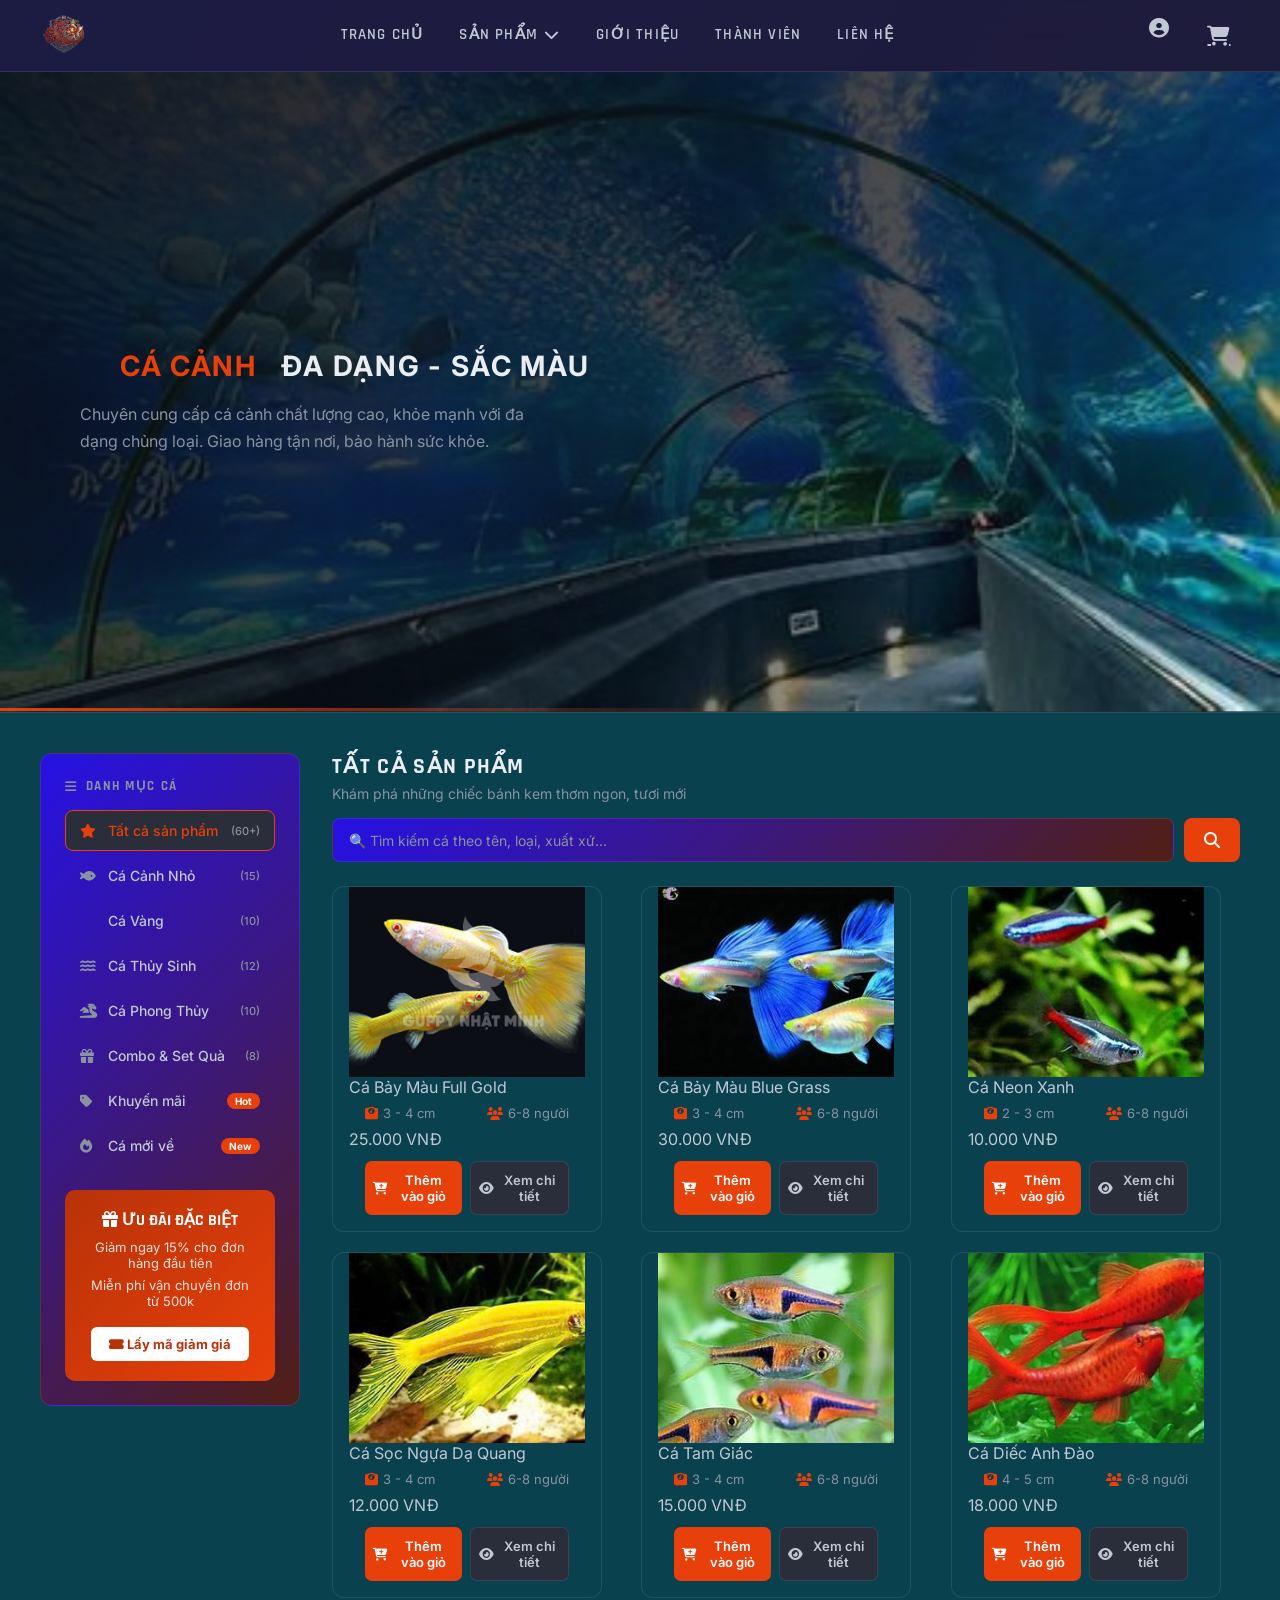
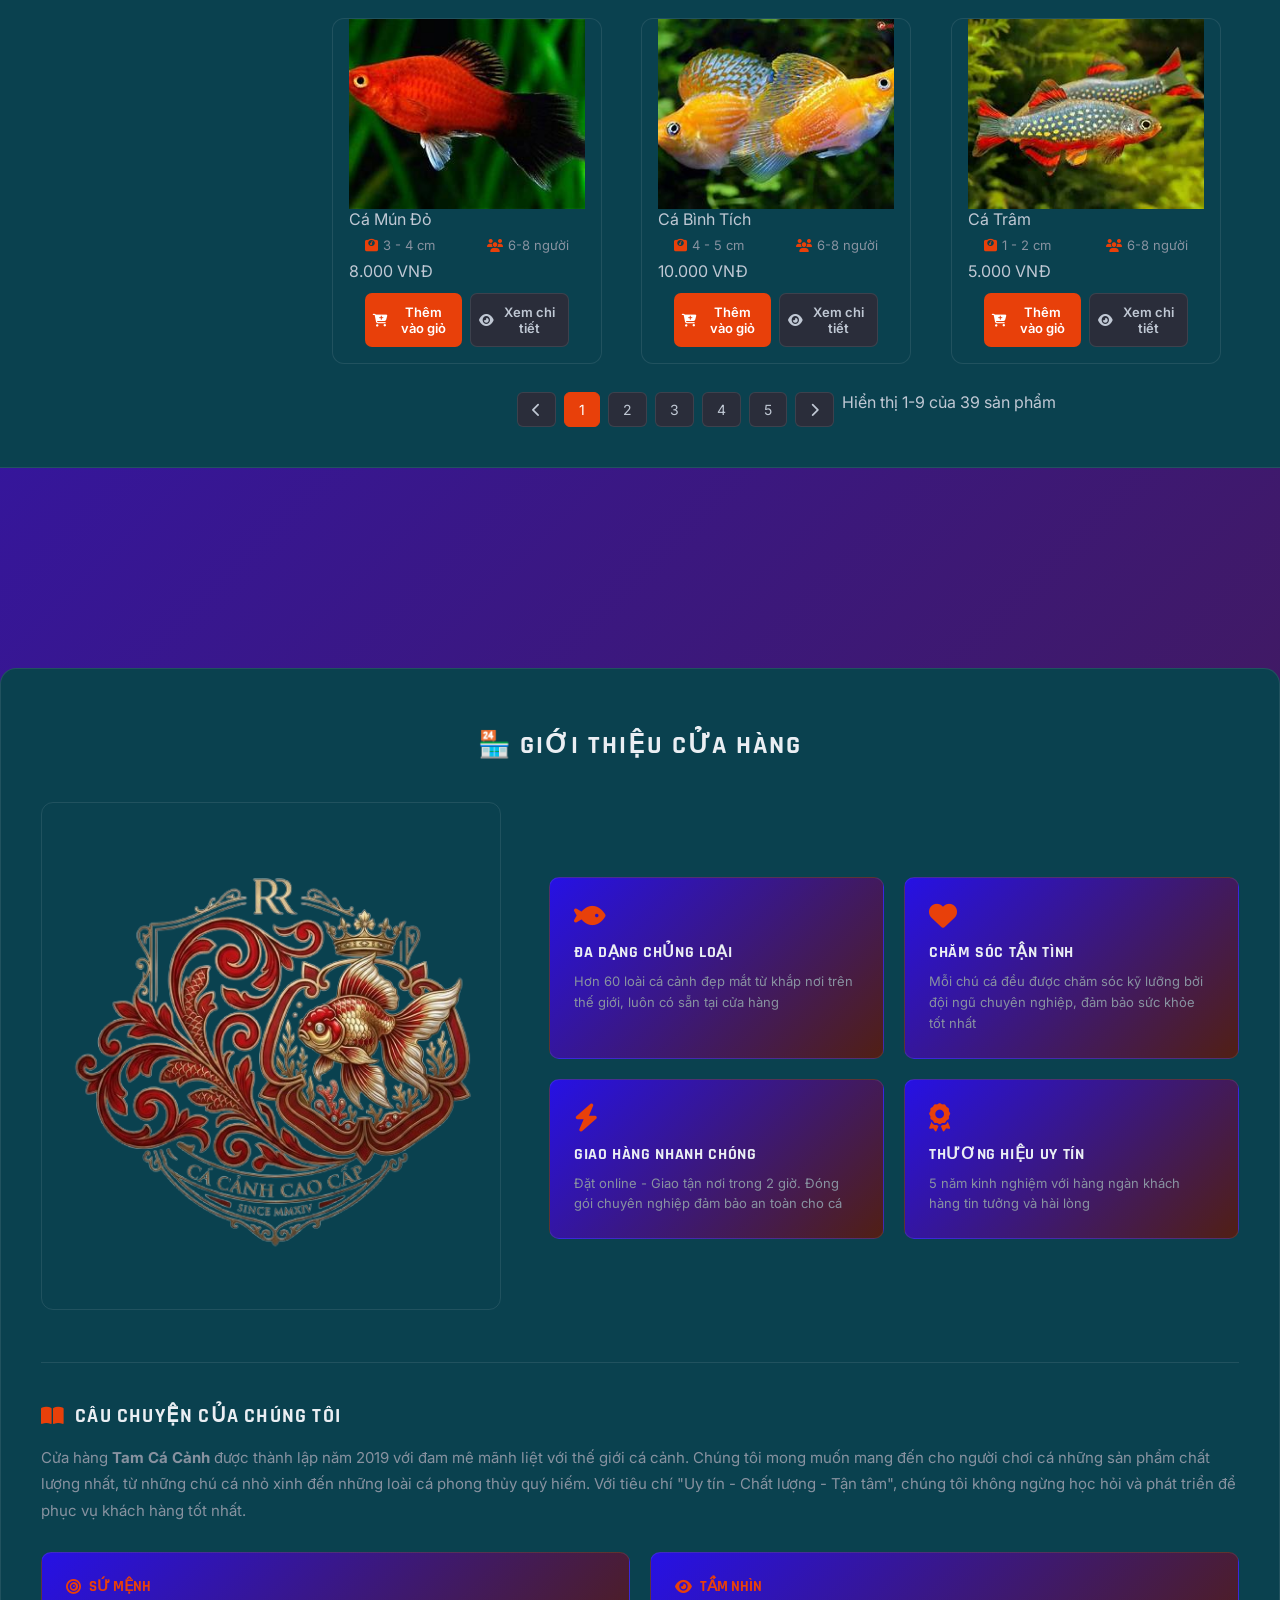
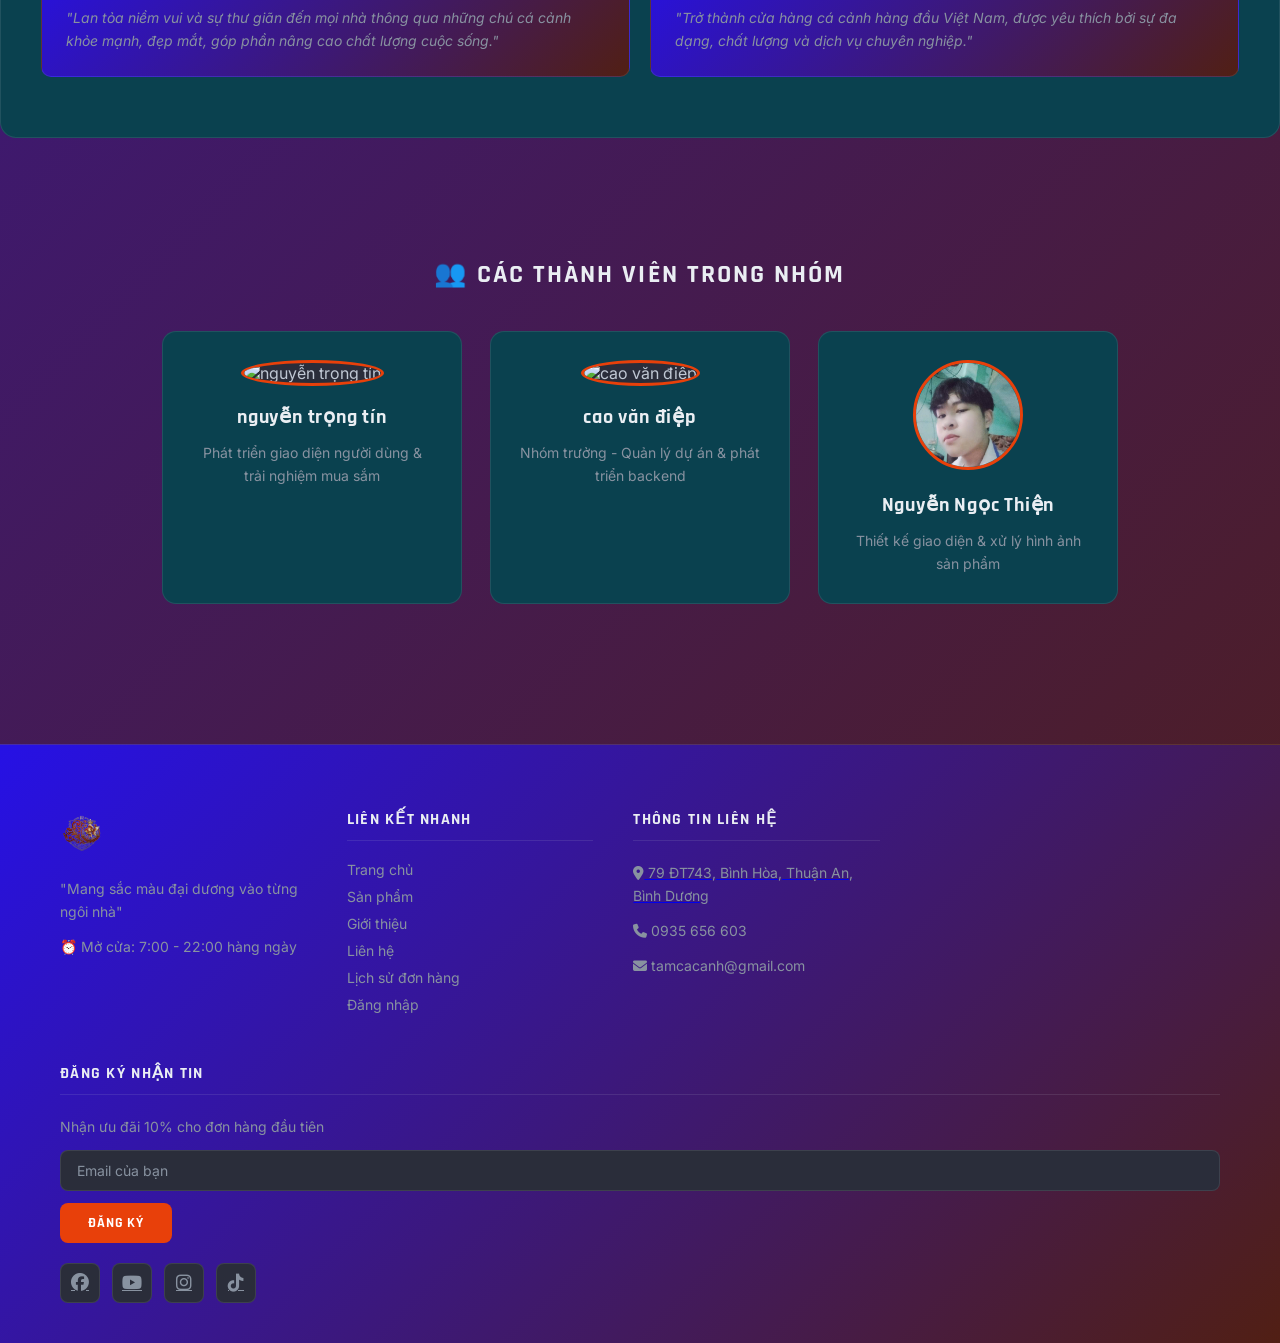
==== commit 63e47722: "Update index.html" ====
--- a/frontend/index.html
+++ b/frontend/index.html
@@ -334,18 +334,18 @@
         <ul id="list-comment">
             <li class="item" onclick="viewMemberDetail('caodiep')"> 
                 <div class="avatar">
-                    <img src="./ảnh/cvđ.jpg" alt="Cao Văn Điệp" width="250" height="200">
+                    <img src="./ảnh/nnt.jpg" alt="nguyễn trọng tín" width="250" height="200">
                 </div>
-                <div class="name">Cao Văn Điệp</div>
+                <div class="name">nguyễn trọng tín</div>
                 <div class="text">
                     <p>Phát triển giao diện người dùng & trải nghiệm mua sắm</p>
                 </div>
             </li>
             <li class="item" onclick="viewMemberDetail('ngoxy')"> 
                 <div class="avatar">
-                    <img src="./ảnh/nnt.png" alt="Nguyễn trọng tín" width="250" height="200">
+                    <img src="./ảnh/cvđ.png" alt="cao văn điệp" width="250" height="200">
                 </div>
-                <div class="name">Nguyễn trọng tín</div>
+                <div class="name">cao văn điệp</div>
                 <div class="text">
                     <p>Nhóm trưởng - Quản lý dự án & phát triển backend</p>
                 </div>
@@ -718,4 +718,4 @@
 </script>
 
 </body>
-</html>+</html>
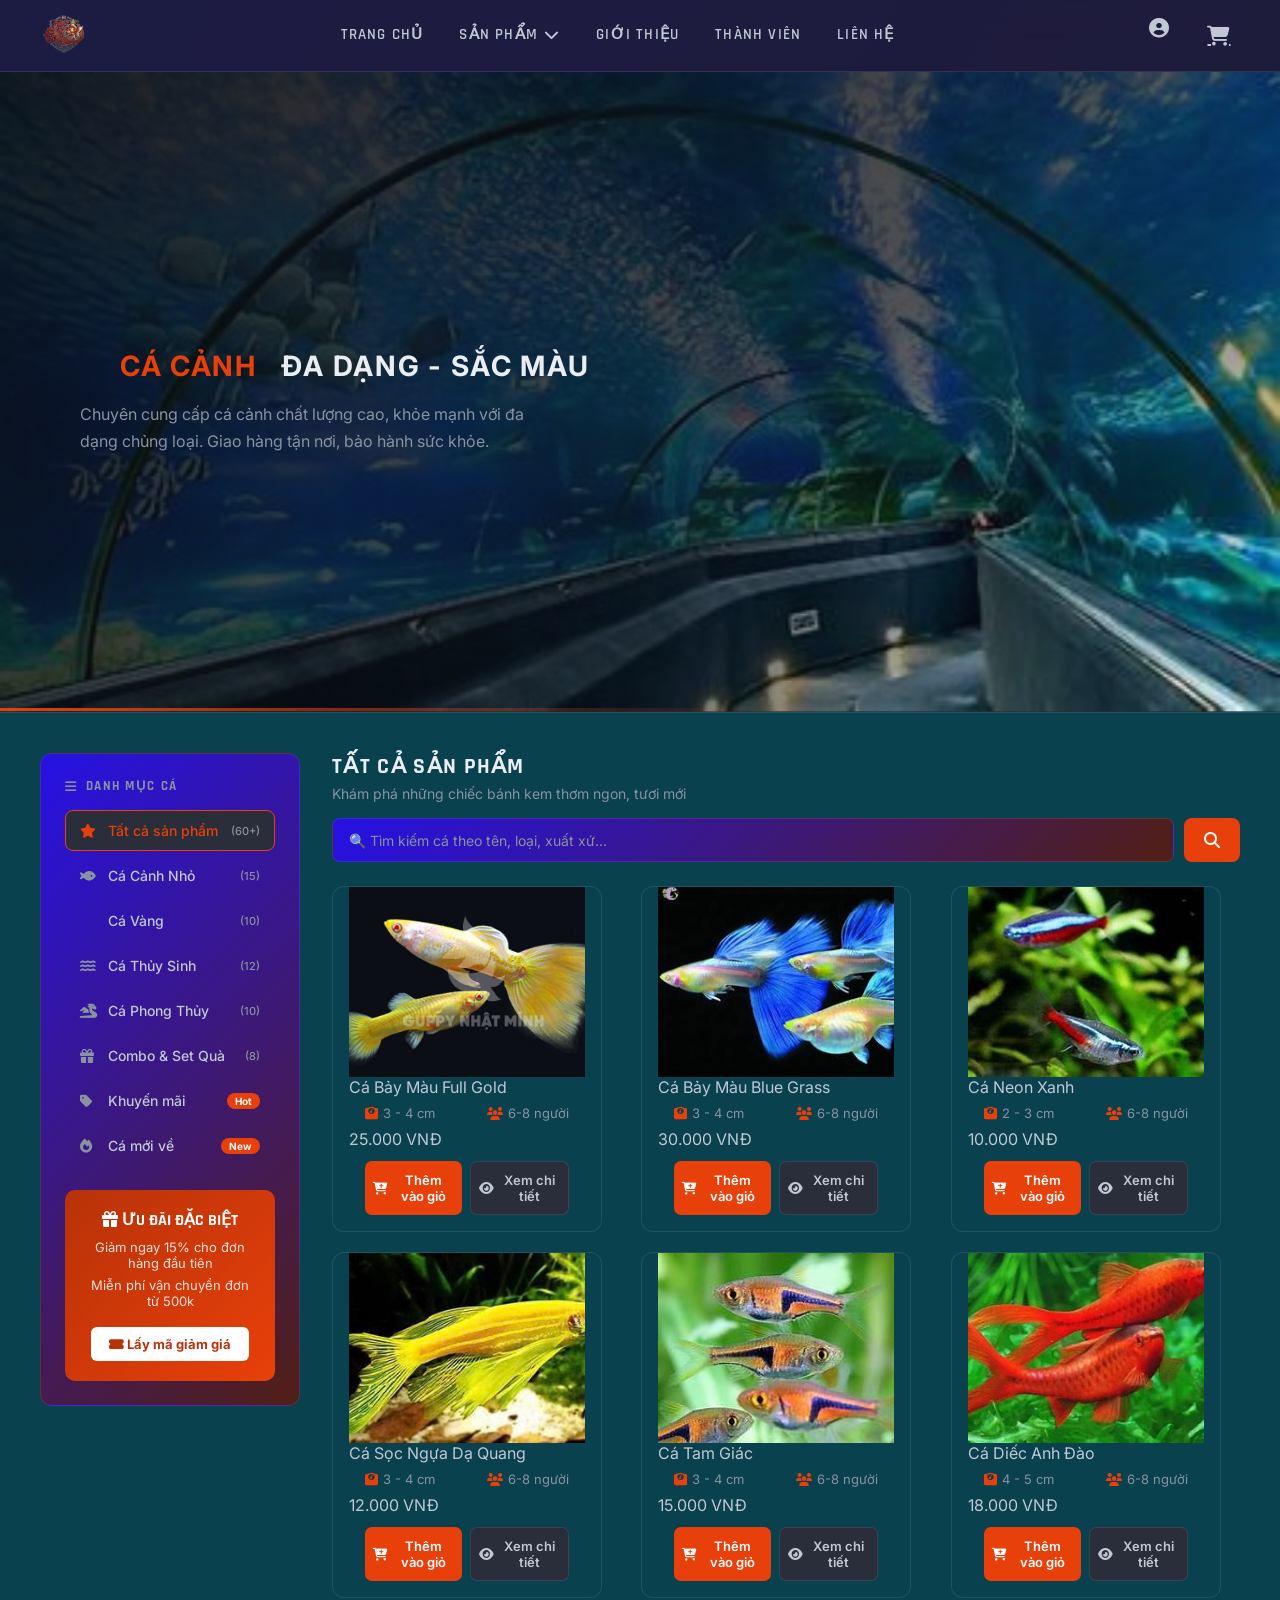
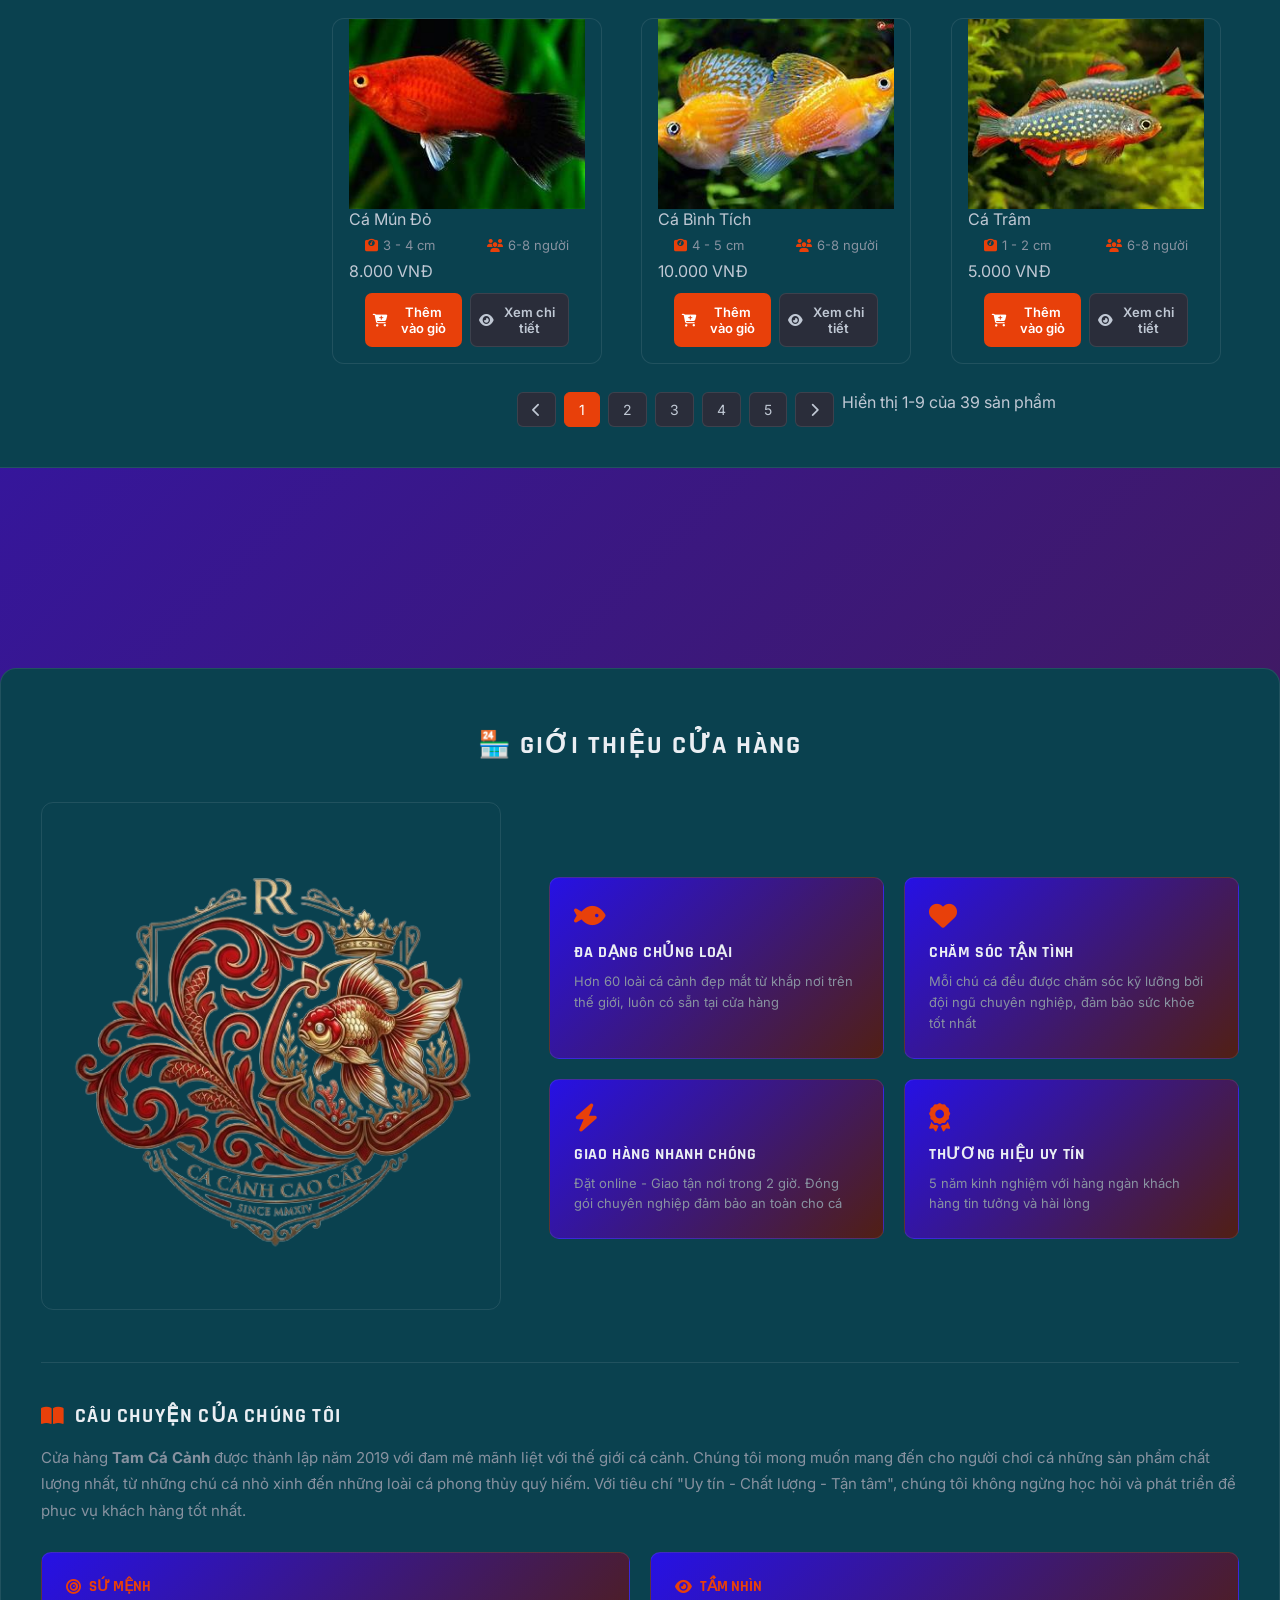
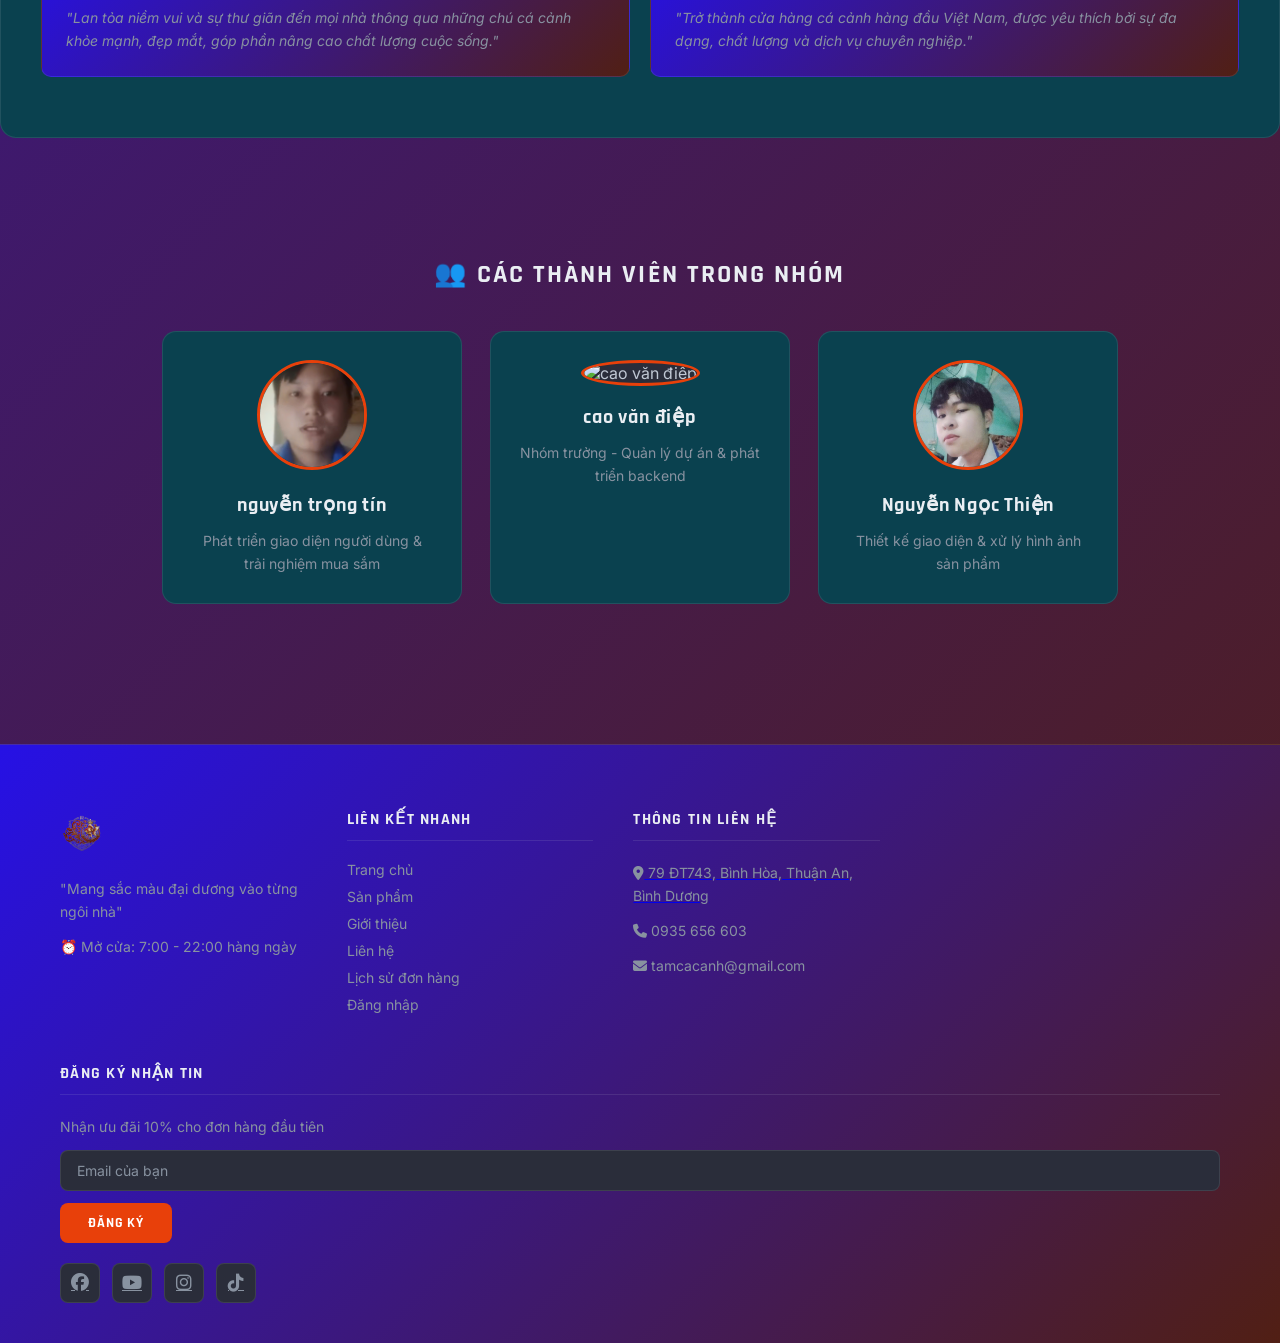
==== commit 302541a1: "Update index.html" ====
--- a/frontend/index.html
+++ b/frontend/index.html
@@ -334,7 +334,7 @@
         <ul id="list-comment">
             <li class="item" onclick="viewMemberDetail('caodiep')"> 
                 <div class="avatar">
-                    <img src="./ảnh/nnt.jpg" alt="nguyễn trọng tín" width="250" height="200">
+                    <img src="./ảnh/cvđ.jpg" alt="nguyễn trọng tín" width="250" height="200">
                 </div>
                 <div class="name">nguyễn trọng tín</div>
                 <div class="text">
